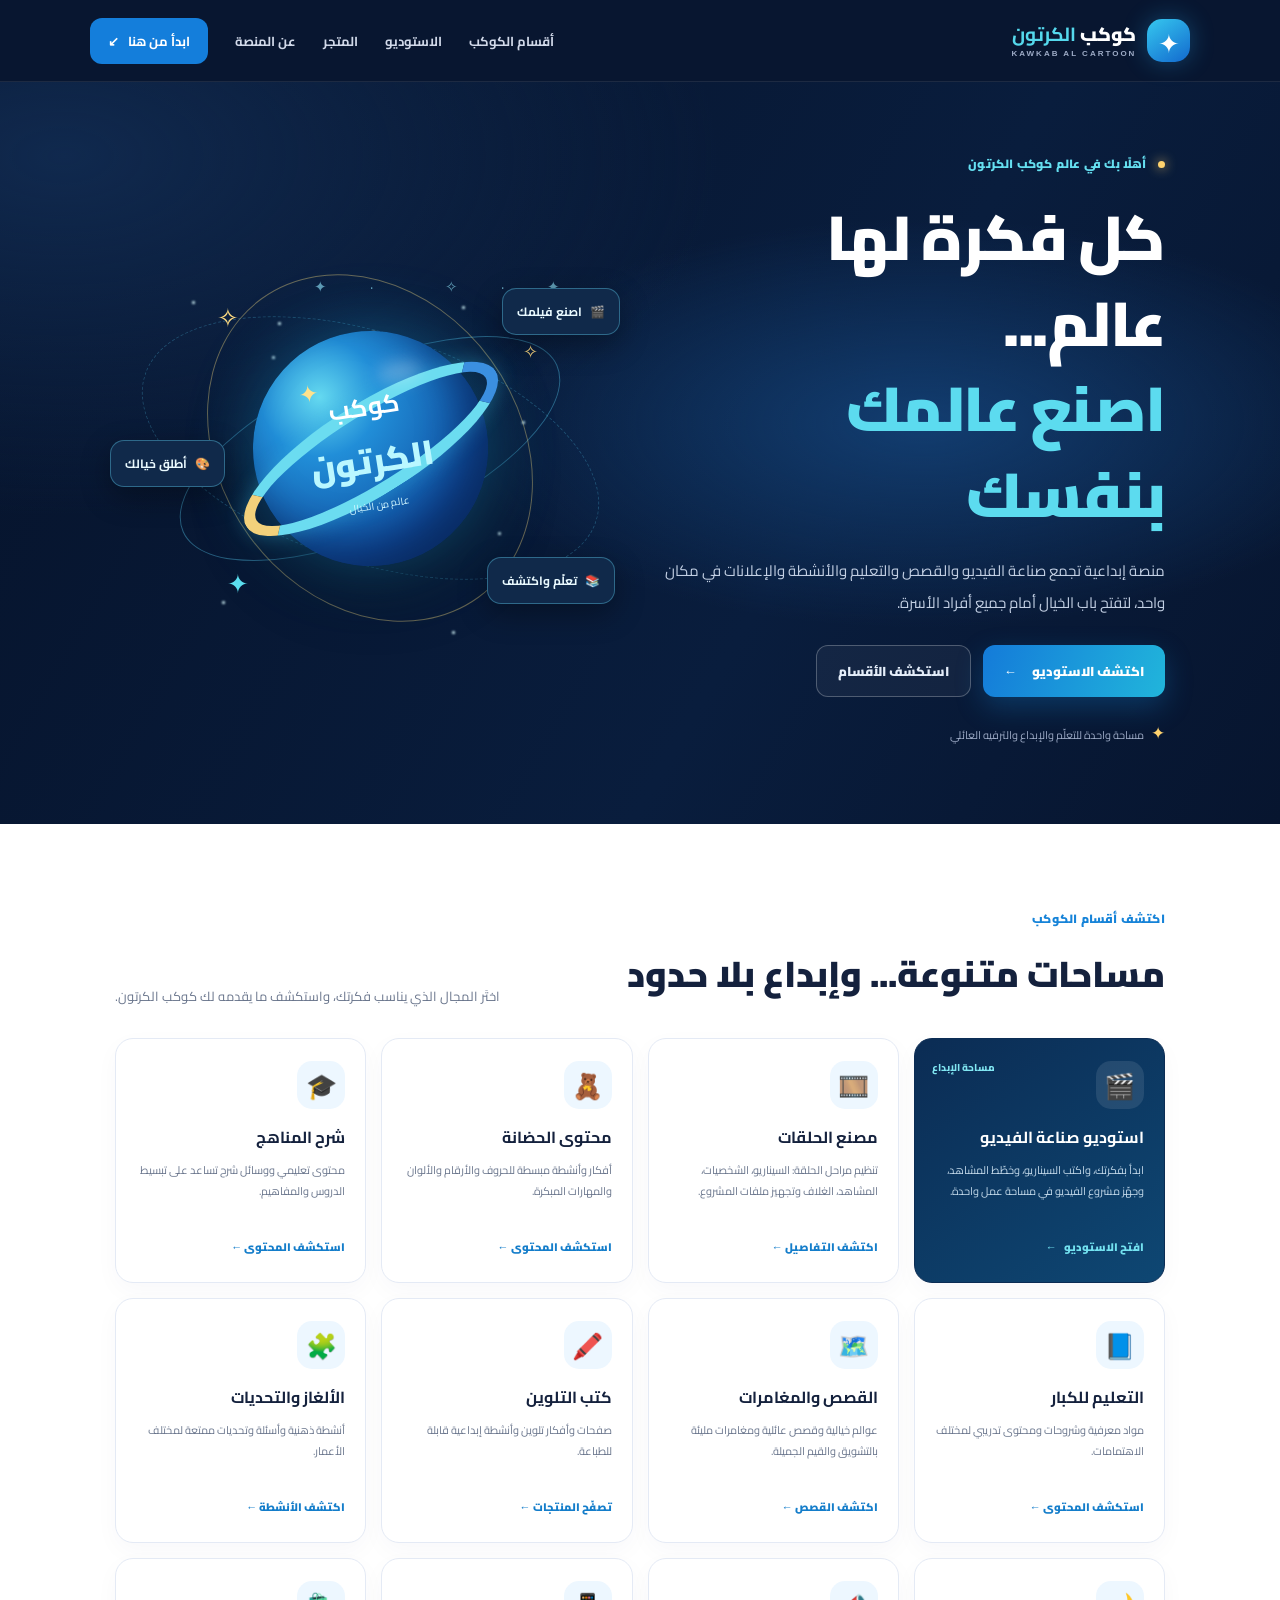
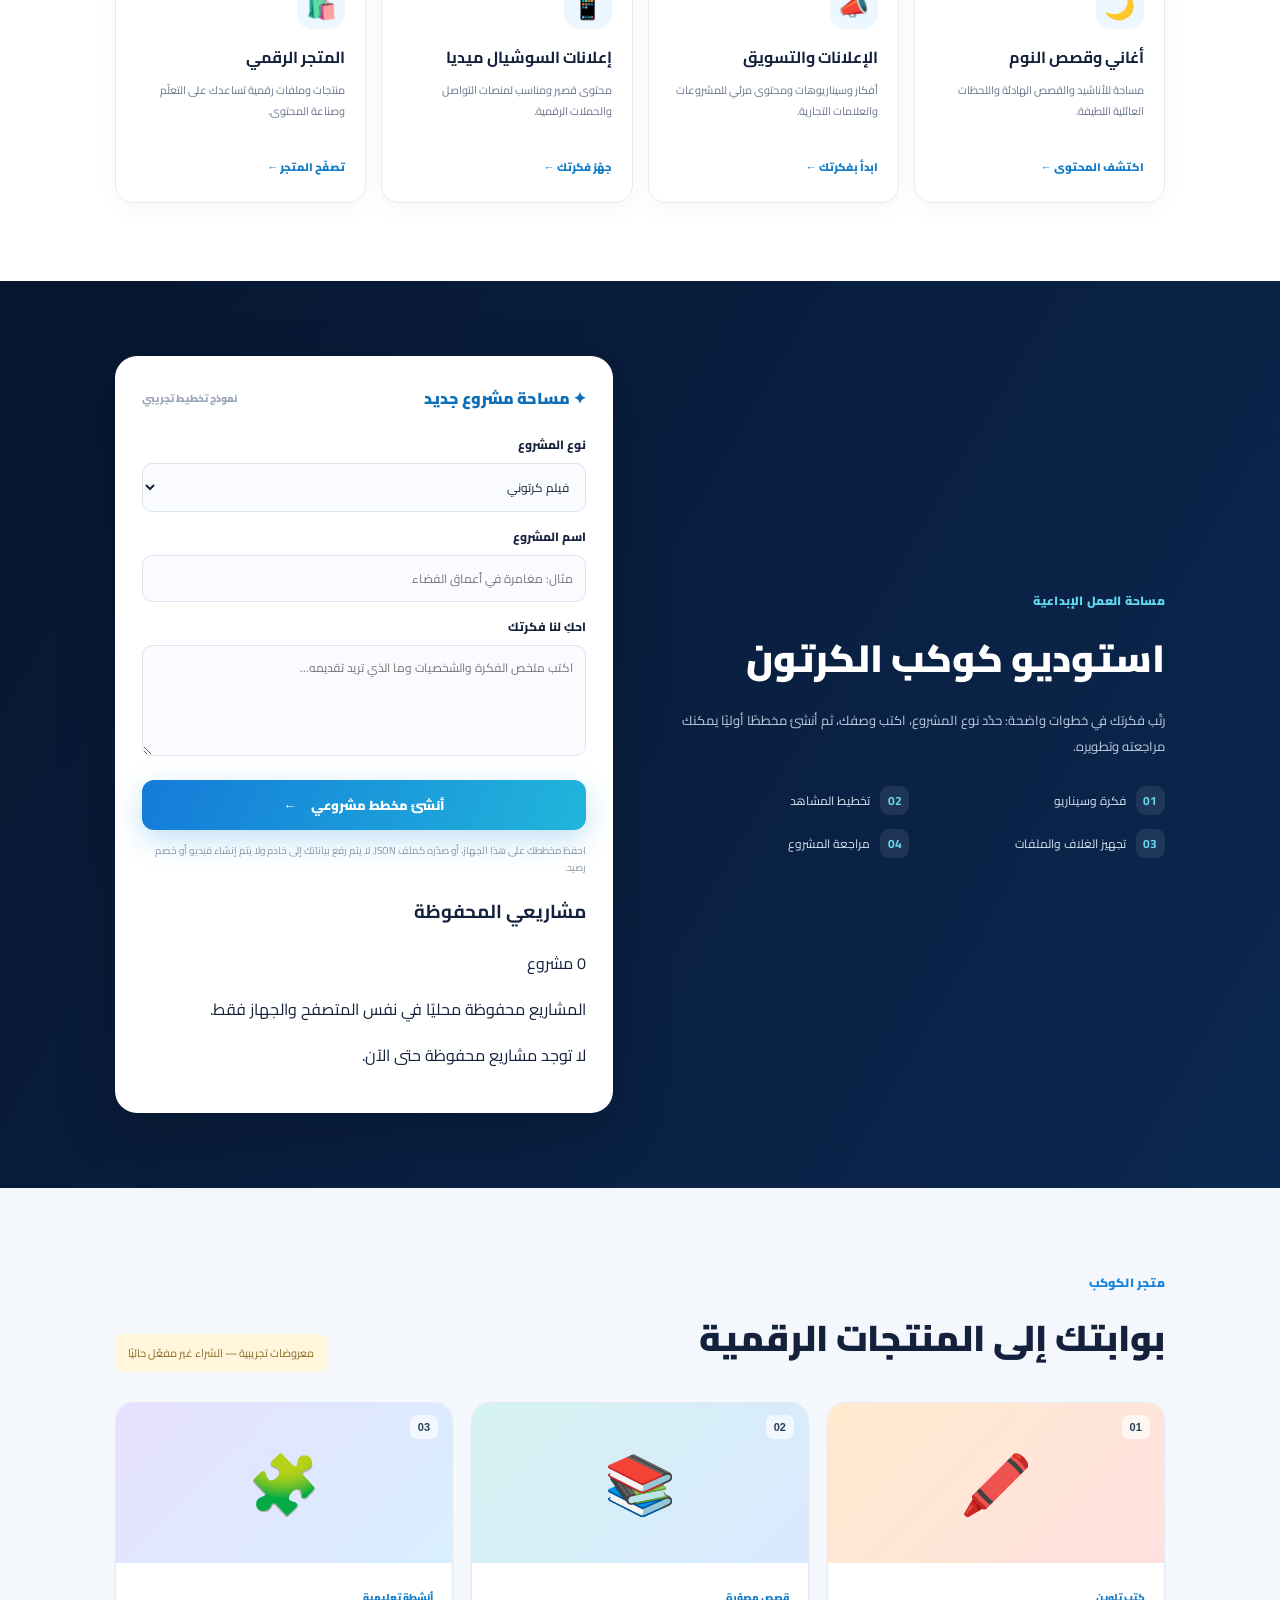
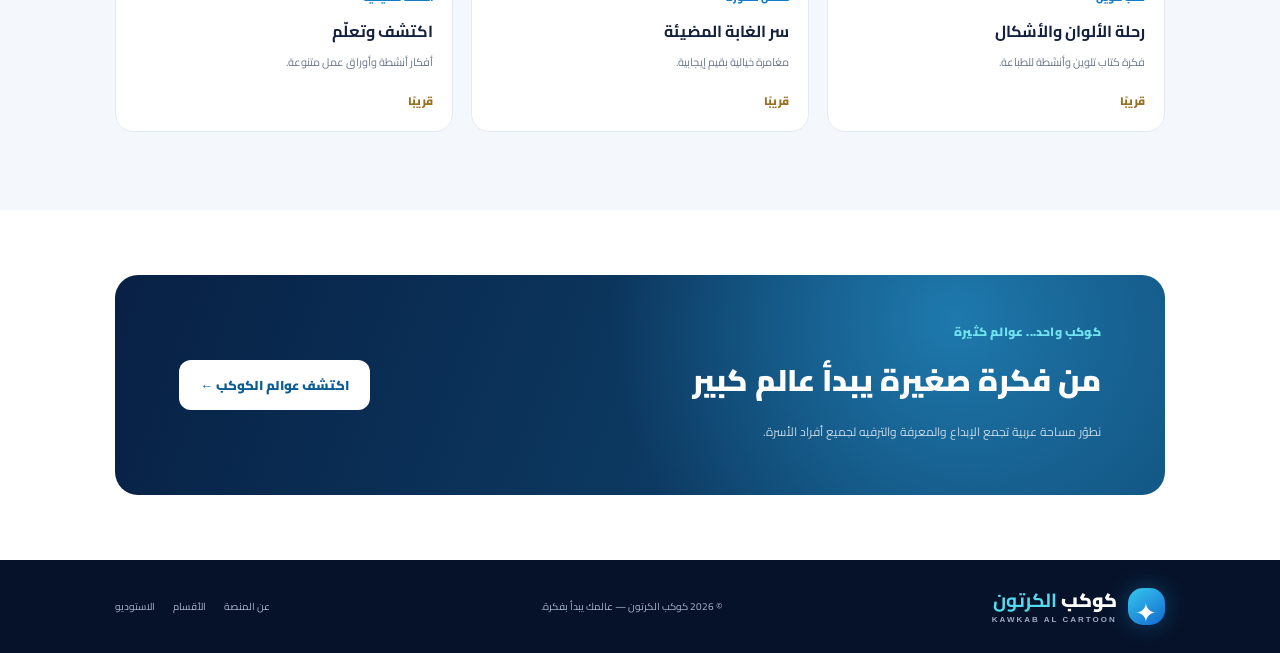
==== public/index.html @ 90eb8b5a "Sync public HTML with studio project library" ====
<!doctype html>
<html lang="ar" dir="rtl">
<head>
  <meta charset="utf-8">
  <meta name="viewport" content="width=device-width, initial-scale=1">
  <meta name="description" content="كوكب الكرتون — منصة عائلية لصناعة الفيديو والقصص والتعليم والأنشطة والإعلانات والمنتجات الرقمية.">
  <meta name="theme-color" content="#07152f">
  <title>كوكب الكرتون | عالمك يبدأ بفكرة</title>
  <link rel="preconnect" href="https://fonts.googleapis.com">
  <link rel="preconnect" href="https://fonts.gstatic.com" crossorigin>
  <link href="https://fonts.googleapis.com/css2?family=Cairo:wght@400;500;600;700;800;900&display=swap" rel="stylesheet">
  <link rel="stylesheet" href="style.css">
</head>
<body>
<header class="topbar">
  <a class="brand" href="#home" aria-label="كوكب الكرتون - الرئيسية">
    <span class="brand-mark" aria-hidden="true">✦</span>
    <span class="brand-name">كوكب <b>الكرتون</b><small>KAWKAB AL CARTOON</small></span>
  </a>
  <button class="menu-toggle" type="button" aria-label="فتح القائمة" aria-expanded="false" aria-controls="nav">☰</button>
  <nav id="nav" aria-label="القائمة الرئيسية">
    <a href="#services">أقسام الكوكب</a><a href="#studio">الاستوديو</a><a href="#market">المتجر</a><a href="#about">عن المنصة</a>
    <a class="nav-cta" href="#studio">ابدأ من هنا <span>↙</span></a>
  </nav>
</header>

<main id="home">
  <section class="hero">
    <div class="hero-copy">
      <span class="eyebrow"><i></i> أهلًا بك في عالم كوكب الكرتون</span>
      <h1>كل فكرة لها عالم...<br><em>اصنع عالمك بنفسك</em></h1>
      <p>منصة إبداعية تجمع صناعة الفيديو والقصص والتعليم والأنشطة والإعلانات في مكان واحد، لتفتح باب الخيال أمام جميع أفراد الأسرة.</p>
      <div class="hero-actions">
        <a class="btn primary" href="#studio">اكتشف الاستوديو <span>←</span></a>
        <a class="btn secondary" href="#services">استكشف الأقسام</a>
      </div>
      <div class="hero-note"><span>✦</span> مساحة واحدة للتعلّم والإبداع والترفيه العائلي</div>
    </div>
    <div class="universe" aria-label="كوكب أزرق تحيط به حلقات ونجوم">
      <div class="starfield starfield-one">✦　·　✧　　·　✦</div>
      <div class="orbit orbit-a"></div><div class="orbit orbit-b"></div><div class="orbit orbit-c"></div>
      <div class="planet"><span class="planet-shine"></span><span class="planet-star">✦</span><b>كوكب</b><strong>الكرتون</strong><small>عالم من الخيال</small></div>
      <span class="satellite sat-one">🎬 <b>اصنع فيلمك</b></span>
      <span class="satellite sat-two">📚 <b>تعلّم واكتشف</b></span>
      <span class="satellite sat-three">🎨 <b>أطلق خيالك</b></span>
      <span class="spark spark-one">✧</span><span class="spark spark-two">✦</span><span class="spark spark-three">✧</span>
    </div>
  </section>

  <section class="section services" id="services">
    <div class="section-heading">
      <div><span class="eyebrow">اكتشف أقسام الكوكب</span><h2>مساحات متنوعة... وإبداع بلا حدود</h2></div>
      <p>اختَر المجال الذي يناسب فكرتك، واستكشف ما يقدمه لك كوكب الكرتون.</p>
    </div>
    <div class="service-grid">
      <article class="service-card service-main">
        <span class="service-icon">🎬</span><span class="service-label">مساحة الإبداع</span>
        <h3>استوديو صناعة الفيديو</h3><p>ابدأ بفكرتك، واكتب السيناريو، وخطّط المشاهد، وجهّز مشروع الفيديو في مساحة عمل واحدة.</p>
        <a href="#studio">افتح الاستوديو <b>←</b></a>
      </article>
      <article class="service-card"><span class="service-icon">🎞️</span><h3>مصنع الحلقات</h3><p>تنظيم مراحل الحلقة: السيناريو، الشخصيات، المشاهد، الغلاف وتجهيز ملفات المشروع.</p><a href="#studio">اكتشف التفاصيل ←</a></article>
      <article class="service-card"><span class="service-icon">🧸</span><h3>محتوى الحضانة</h3><p>أفكار وأنشطة مبسطة للحروف والأرقام والألوان والمهارات المبكرة.</p><a href="#market">استكشف المحتوى ←</a></article>
      <article class="service-card"><span class="service-icon">🎓</span><h3>شرح المناهج</h3><p>محتوى تعليمي ووسائل شرح تساعد على تبسيط الدروس والمفاهيم.</p><a href="#market">استكشف المحتوى ←</a></article>
      <article class="service-card"><span class="service-icon">📘</span><h3>التعليم للكبار</h3><p>مواد معرفية وشروحات ومحتوى تدريبي لمختلف الاهتمامات.</p><a href="#market">استكشف المحتوى ←</a></article>
      <article class="service-card"><span class="service-icon">🗺️</span><h3>القصص والمغامرات</h3><p>عوالم خيالية وقصص عائلية ومغامرات مليئة بالتشويق والقيم الجميلة.</p><a href="#market">اكتشف القصص ←</a></article>
      <article class="service-card"><span class="service-icon">🖍️</span><h3>كتب التلوين</h3><p>صفحات وأفكار تلوين وأنشطة إبداعية قابلة للطباعة.</p><a href="#market">تصفّح المنتجات ←</a></article>
      <article class="service-card"><span class="service-icon">🧩</span><h3>الألغاز والتحديات</h3><p>أنشطة ذهنية وأسئلة وتحديات ممتعة لمختلف الأعمار.</p><a href="#market">اكتشف الأنشطة ←</a></article>
      <article class="service-card"><span class="service-icon">🌙</span><h3>أغاني وقصص النوم</h3><p>مساحة للأناشيد والقصص الهادئة واللحظات العائلية اللطيفة.</p><a href="#market">اكتشف المحتوى ←</a></article>
      <article class="service-card"><span class="service-icon">📣</span><h3>الإعلانات والتسويق</h3><p>أفكار وسيناريوهات ومحتوى مرئي للمشروعات والعلامات التجارية.</p><a href="#studio">ابدأ بفكرتك ←</a></article>
      <article class="service-card"><span class="service-icon">📱</span><h3>إعلانات السوشيال ميديا</h3><p>محتوى قصير ومناسب لمنصات التواصل والحملات الرقمية.</p><a href="#studio">جهّز فكرتك ←</a></article>
      <article class="service-card"><span class="service-icon">🛍️</span><h3>المتجر الرقمي</h3><p>منتجات وملفات رقمية تساعدك على التعلّم وصناعة المحتوى.</p><a href="#market">تصفّح المتجر ←</a></article>
    </div>
  </section>

  <section class="studio-section" id="studio">
    <div class="studio-copy">
      <span class="eyebrow">مساحة العمل الإبداعية</span>
      <h2>استوديو كوكب الكرتون</h2>
      <p>رتّب فكرتك في خطوات واضحة: حدّد نوع المشروع، اكتب وصفك، ثم أنشئ مخططًا أوليًا يمكنك مراجعته وتطويره.</p>
      <ul class="studio-steps"><li><b>01</b> فكرة وسيناريو</li><li><b>02</b> تخطيط المشاهد</li><li><b>03</b> تجهيز الغلاف والملفات</li><li><b>04</b> مراجعة المشروع</li></ul>
    </div>
    <form class="studio-form" id="idea-form">
      <div class="form-head"><span>✦ مساحة مشروع جديد</span><small>نموذج تخطيط تجريبي</small></div>
      <label for="project-type">نوع المشروع</label>
      <select id="project-type" required>
        <option value="فيلم كرتوني">فيلم كرتوني</option><option value="حلقة مسلسل">حلقة مسلسل</option><option value="فيديو تعليمي">فيديو تعليمي</option><option value="إعلان تسويقي">إعلان تسويقي</option><option value="قصة مصورة">قصة مصورة</option>
      </select>
      <label for="project-name">اسم المشروع</label>
      <input id="project-name" type="text" placeholder="مثال: مغامرة في أعماق الفضاء" maxlength="80" required>
      <label for="project-idea">احكِ لنا فكرتك</label>
      <textarea id="project-idea" rows="4" maxlength="600" placeholder="اكتب ملخص الفكرة والشخصيات وما الذي تريد تقديمه..." required></textarea>
      <button class="btn primary submit-btn" type="submit">أنشئ مخطط مشروعي <span>←</span></button>
      <p class="form-note">احفظ مخططك على هذا الجهاز، أو صدّره كملف JSON. لا يتم رفع بياناتك إلى خادم ولا يتم إنشاء فيديو أو خصم رصيد.</p>
      <div class="idea-result" id="idea-result" aria-live="polite" hidden></div>
      <section class="saved-projects" aria-labelledby="saved-projects-title">
        <div class="saved-projects-head"><h3 id="saved-projects-title">مشاريعي المحفوظة</h3><span id="project-count">0 مشروع</span></div>
        <p class="saved-projects-note">المشاريع محفوظة محليًا في نفس المتصفح والجهاز فقط.</p>
        <div id="saved-project-list" class="saved-project-list" aria-live="polite"><p class="empty-projects">لا توجد مشاريع محفوظة حتى الآن.</p></div>
      </section>
    </form>
  </section>

  <section class="section market" id="market">
    <div class="section-heading"><div><span class="eyebrow">متجر الكوكب</span><h2>بوابتك إلى المنتجات الرقمية</h2></div><span class="status-note">معروضات تجريبية — الشراء غير مفعّل حاليًا</span></div>
    <div class="product-grid">
      <article class="product-card"><div class="product-art art-color">🖍️<span>01</span></div><div class="product-info"><small>كتب تلوين</small><h3>رحلة الألوان والأشكال</h3><p>فكرة كتاب تلوين وأنشطة للطباعة.</p><span class="product-status">قريبًا</span></div></article>
      <article class="product-card"><div class="product-art art-story">📚<span>02</span></div><div class="product-info"><small>قصص مصوّرة</small><h3>سر الغابة المضيئة</h3><p>مغامرة خيالية بقيم إيجابية.</p><span class="product-status">قريبًا</span></div></article>
      <article class="product-card"><div class="product-art art-learn">🧩<span>03</span></div><div class="product-info"><small>أنشطة تعليمية</small><h3>اكتشف وتعلّم</h3><p>أفكار أنشطة وأوراق عمل متنوعة.</p><span class="product-status">قريبًا</span></div></article>
    </div>
  </section>

  <section class="about-banner" id="about">
    <div><span class="eyebrow">كوكب واحد... عوالم كثيرة</span><h2>من فكرة صغيرة يبدأ عالم كبير</h2><p>نطوّر مساحة عربية تجمع الإبداع والمعرفة والترفيه لجميع أفراد الأسرة.</p></div>
    <a class="btn banner-btn" href="#services">اكتشف عوالم الكوكب ←</a>
  </section>
</main>

<footer>
  <a class="brand footer-brand" href="#home"><span class="brand-mark">✦</span><span class="brand-name">كوكب <b>الكرتون</b><small>KAWKAB AL CARTOON</small></span></a>
  <p>© 2026 كوكب الكرتون — عالمك يبدأ بفكرة.</p>
  <div><a href="#about">عن المنصة</a><a href="#services">الأقسام</a><a href="#studio">الاستوديو</a></div>
</footer>
<script src="app.js"></script>
</body>
</html>
---- public/style.css ----
:root{--night:#07152f;--night-2:#0b2044;--blue:#1689e8;--cyan:#43d6e8;--gold:#ffd36e;--ink:#14213d;--muted:#69758c;--paper:#f5f8ff;--line:#e4eaf5}
*{box-sizing:border-box}html{scroll-behavior:smooth;scroll-padding-top:90px}body{margin:0;background:#fff;color:var(--ink);font-family:'Cairo',Tahoma,sans-serif}a{color:inherit;text-decoration:none}button,input,textarea,select{font:inherit}.topbar{height:82px;display:flex;align-items:center;justify-content:space-between;padding:0 7%;background:#081630;color:#fff;border-bottom:1px solid #ffffff16;position:sticky;top:0;z-index:20}.brand{display:flex;align-items:center;gap:11px}.brand-mark{width:43px;height:43px;border-radius:15px;display:grid;place-items:center;background:linear-gradient(145deg,#36c8ef,#1269ce);color:#fff;font-size:26px;box-shadow:0 0 25px #26a8ed55}.brand-name{font-size:19px;font-weight:900;line-height:1.25}.brand-name b{color:#55d9ed}.brand-name small{display:block;font:700 8px Arial;letter-spacing:2px;color:#9eacc7;margin-top:3px}nav{display:flex;align-items:center;gap:27px;font-size:13px;font-weight:700}nav a:not(.nav-cta){color:#d1d9e9}nav a:hover{color:#55d9ed}.nav-cta{padding:11px 18px;border-radius:12px;background:#147edb;color:white}.nav-cta span{margin-right:6px}.menu-toggle{display:none;background:none;border:0;color:white;font-size:25px}
.hero{min-height:570px;padding:65px 9% 75px;display:grid;grid-template-columns:1fr 1fr;align-items:center;gap:30px;overflow:hidden;background:radial-gradient(ellipse at 72% 46%,#123d70 0,transparent 36%),radial-gradient(ellipse at 5% 10%,#10294e 0,transparent 38%),linear-gradient(120deg,#06132b,#091d3d 62%,#07152f);color:#fff}.eyebrow{font-size:12px;color:#1683d8;font-weight:900;letter-spacing:.2px}.hero .eyebrow{color:#65dff0}.eyebrow i{display:inline-block;width:7px;height:7px;border-radius:50%;background:var(--gold);margin-left:8px;box-shadow:0 0 12px var(--gold)}.hero h1{font-size:clamp(38px,5vw,62px);line-height:1.38;margin:18px 0;font-weight:900;letter-spacing:-1.5px}.hero h1 em{font-style:normal;color:#5cdbef}.hero-copy>p{max-width:550px;color:#c2cfe3;font-size:15px;line-height:2.1}.hero-actions{display:flex;gap:12px;margin:27px 0 20px}.btn{border:0;display:inline-flex;align-items:center;justify-content:center;gap:15px;padding:13px 21px;border-radius:12px;font-size:13px;font-weight:900;cursor:pointer;transition:.2s}.btn:hover{transform:translateY(-2px)}.primary{background:linear-gradient(110deg,#147bd9,#21b5db);color:#fff;box-shadow:0 10px 28px #168fe044}.secondary{border:1px solid #ffffff40;color:#e4edf9;background:#ffffff0c}.hero-note{font-size:11px;color:#9eacc7}.hero-note span{color:var(--gold);font-size:17px;margin-left:5px}
.universe{height:420px;position:relative;display:grid;place-items:center;isolation:isolate}.universe:before,.universe:after{content:"";position:absolute;border-radius:50%;background:#d8faff;filter:blur(1px);width:3px;height:3px;top:15%;left:15%;box-shadow:80px 55px #d8faff,270px 5px #d8faff,330px 120px #d8faff,30px 300px #d8faff,260px 330px #d8faff,180px 30px #d8faff}.universe:after{top:70%;left:75%;box-shadow:-220px -210px #d8faff,-300px -80px #d8faff,-100px 20px #d8faff}.starfield{position:absolute;color:#8cdff5;opacity:.65;font-size:15px;letter-spacing:14px}.starfield-one{top:8%;right:10%}.orbit{position:absolute;border:1px solid #56c8ed66;border-radius:50%;z-index:-1}.orbit-a{width:410px;height:165px;transform:rotate(-24deg)}.orbit-b{width:370px;height:300px;transform:rotate(54deg);border-color:#f1d47c66}.orbit-c{width:475px;height:230px;transform:rotate(18deg);border-style:dashed;opacity:.65}.planet{width:235px;height:235px;border-radius:50%;display:flex;flex-direction:column;align-items:center;justify-content:center;position:relative;z-index:2;background:radial-gradient(circle at 32% 25%,#64d9f0 0,#218ed8 25%,#1051a4 68%,#092e68 100%);box-shadow:inset -20px -25px 40px #061d4b99,0 0 65px #1b9bdb77,0 20px 60px #0008;color:#fff;transform:rotate(-9deg)}.planet:before{content:"";position:absolute;width:270px;height:68px;border:12px solid #6bdcf0;border-left-color:#f3d17b;border-right-color:#3b8fe0;border-radius:50%;transform:rotate(-23deg);z-index:-1;box-shadow:0 0 20px #3dc4e855}.planet-shine{position:absolute;top:36px;right:55px;width:45px;height:20px;border-radius:50%;background:#ffffff44;filter:blur(8px)}.planet-star{position:absolute;top:32px;left:55px;color:#ffe28c;font-size:24px}.planet b{font-size:25px}.planet strong{font-size:34px;font-weight:900;color:#baf7ff}.planet small{font-size:10px;color:#d2f7ff;margin-top:4px}.satellite{position:absolute;z-index:4;background:#10294a;border:1px solid #5ac8e966;color:#eafaff;border-radius:14px;padding:11px 14px;box-shadow:0 10px 30px #0005;font-size:12px;display:flex;gap:8px;align-items:center}.sat-one{top:12%;right:1%}.sat-two{bottom:13%;right:2%}.sat-three{top:48%;left:-1%}.spark{position:absolute;color:#ffdc81;font-size:26px}.spark-one{top:13%;left:20%}.spark-two{bottom:12%;left:22%;color:#5de0f0}.spark-three{top:23%;right:17%;font-size:18px}
.section{padding:78px 9%}.section-heading{display:flex;align-items:end;justify-content:space-between;gap:25px;margin-bottom:30px}.section-heading h2,.studio-copy h2,.about-banner h2{font-size:clamp(25px,3vw,36px);font-weight:900;margin:8px 0 0}.section-heading>p{max-width:390px;margin:0;color:var(--muted);font-size:13px;line-height:1.9}.service-grid{display:grid;grid-template-columns:repeat(4,1fr);gap:15px}.service-card{position:relative;min-height:220px;padding:22px 20px;background:#fff;border:1px solid var(--line);border-radius:18px;box-shadow:0 8px 25px #0b285008;transition:.22s}.service-card:hover,.product-card:hover{transform:translateY(-4px);box-shadow:0 15px 35px #0b285018;border-color:#b9dff5}.service-icon{width:48px;height:48px;border-radius:15px;background:#edf7ff;display:grid;place-items:center;font-size:25px;margin-bottom:13px}.service-card h3{font-size:16px;margin:0 0 8px}.service-card p{min-height:58px;color:var(--muted);font-size:11px;line-height:1.9;margin:0 0 12px}.service-card>a{font-size:11px;color:#147dca;font-weight:900}.service-card>a b{margin-right:5px}.service-main{background:linear-gradient(145deg,#0b2c54,#0e4773);color:#fff;border-color:#0b2c54}.service-main .service-icon{background:#ffffff19}.service-main .service-label{position:absolute;left:17px;top:19px;color:#81e7f2;font-size:10px;font-weight:800}.service-main p{color:#c3d9ea}.service-main>a{color:#73e2f0}
.studio-section{padding:75px 9%;display:grid;grid-template-columns:1fr 1fr;gap:55px;align-items:center;background:linear-gradient(120deg,#071630,#0b2850);color:#fff}.studio-copy .eyebrow{color:#60d7ec}.studio-copy h2{font-size:38px}.studio-copy>p{color:#bfcee1;line-height:2;font-size:13px;max-width:490px}.studio-steps{list-style:none;padding:0;margin:27px 0;display:grid;grid-template-columns:1fr 1fr;gap:14px}.studio-steps li{font-size:12px;color:#d7e5f4}.studio-steps b{display:inline-grid;place-items:center;width:29px;height:29px;border-radius:9px;background:#ffffff16;color:#65d9ed;margin-left:7px}.studio-form{background:#fff;color:var(--ink);padding:27px;border-radius:22px;box-shadow:0 20px 60px #0003}.form-head{display:flex;align-items:center;justify-content:space-between;margin-bottom:20px;font-weight:900}.form-head span{color:#0d6eb8}.form-head small{font-size:10px;color:#9aa5b6}.studio-form label{display:block;font-size:12px;font-weight:800;margin:13px 0 7px}.studio-form input,.studio-form textarea,.studio-form select{width:100%;border:1px solid #dce5f0;border-radius:10px;padding:11px 12px;background:#f9fbfe;color:#17243c;font-size:12px;outline:none}.studio-form input:focus,.studio-form textarea:focus,.studio-form select:focus{border-color:#1d9cdb;box-shadow:0 0 0 3px #1d9cdb18}.studio-form textarea{resize:vertical;line-height:1.8}.submit-btn{width:100%;margin-top:15px}.form-note{font-size:10px;color:#8793a6;line-height:1.7;margin:12px 0 0}.idea-result{margin-top:17px;padding:15px;border-radius:12px;background:#eef8ff;border:1px solid #cceafa;font-size:12px;line-height:1.9;color:#17466b}.idea-result h3{font-size:14px;margin:0 0 8px}.idea-result ul{padding-right:18px;margin:6px 0}
.market{background:#f4f7fc}.status-note{font-size:11px;color:#8b6b26;background:#fff6dc;padding:9px 13px;border-radius:9px}.product-grid{display:grid;grid-template-columns:repeat(3,1fr);gap:18px}.product-card{background:#fff;border:1px solid var(--line);border-radius:18px;overflow:hidden;transition:.2s}.product-art{height:160px;display:grid;place-items:center;position:relative;font-size:58px}.product-art span{position:absolute;top:12px;right:14px;font:800 11px Arial;color:#28405c;background:#ffffffaa;padding:6px 8px;border-radius:7px}.art-color{background:linear-gradient(135deg,#ffebce,#ffe0df)}.art-story{background:linear-gradient(135deg,#d5f2f1,#d9e9ff)}.art-learn{background:linear-gradient(135deg,#e7e0ff,#d8efff)}.product-info{padding:17px 19px}.product-info small{font-size:10px;color:#147dca;font-weight:900}.product-info h3{font-size:16px;margin:6px 0}.product-info p{font-size:11px;color:var(--muted);margin:0 0 12px}.product-status{font-size:11px;font-weight:900;color:#9a7022}
.about-banner{margin:65px 9%;padding:40px 5%;border-radius:23px;background:radial-gradient(circle at 80% 20%,#1e79ad,transparent 40%),linear-gradient(110deg,#082044,#104f7b);color:#fff;display:flex;align-items:center;justify-content:space-between;gap:25px}.about-banner .eyebrow{color:#71e3f0}.about-banner h2{margin:7px 0;font-size:30px}.about-banner p{color:#c5d9e9;font-size:12px}.banner-btn{background:#fff;color:#0c5d94;white-space:nowrap}
footer{padding:27px 9%;display:flex;align-items:center;justify-content:space-between;gap:20px;background:#061229;color:#fff}.footer-brand .brand-mark{width:37px;height:37px}footer p,footer div{font-size:10px;color:#aab8cd}footer div{display:flex;gap:18px}footer a:hover{color:#5ed9ed}
@media(max-width:1000px){.service-grid{grid-template-columns:repeat(3,1fr)}.hero{padding-left:6%;padding-right:6%}.section,.studio-section{padding-left:6%;padding-right:6%}.universe{transform:scale(.92)}}
@media(max-width:760px){.topbar{height:72px;padding:0 5%}.menu-toggle{display:block}nav{display:none;position:absolute;top:72px;right:0;left:0;background:#091a36;padding:20px 6%;flex-direction:column;align-items:stretch;gap:17px;border-bottom:1px solid #ffffff20}nav.open{display:flex}nav a{padding:5px}.hero{grid-template-columns:1fr;padding:42px 7% 48px;gap:5px}.hero-copy{grid-row:2}.universe{height:320px;transform:scale(.85);margin:-10px 0}.hero h1{font-size:43px}.section,.studio-section{padding:55px 6%}.section-heading{display:block}.section-heading>p{margin-top:10px}.service-grid{grid-template-columns:repeat(2,1fr)}.studio-section{grid-template-columns:1fr;gap:25px}.studio-copy h2{font-size:32px}.about-banner{margin:38px 6%;display:block}.banner-btn{margin-top:12px}footer{padding:25px 6%;flex-wrap:wrap}}
@media(max-width:500px){.brand-name{font-size:17px}.hero h1{font-size:37px}.hero-copy>p{font-size:13px}.hero-actions{flex-wrap:wrap}.universe{height:270px;transform:scale(.72);margin:-25px -35px}.service-grid,.product-grid{grid-template-columns:1fr}.service-card{min-height:auto}.service-card p{min-height:0}.studio-steps{grid-template-columns:1fr}.studio-form{padding:20px}.form-head{align-items:flex-start;gap:8px;flex-direction:column}.about-banner h2{font-size:25px}footer{display:block}footer p{margin:17px 0}footer div{margin-top:15px}}
@media(prefers-reduced-motion:reduce){html{scroll-behavior:auto}*,*:before,*:after{transition:none!important;animation:none!important}}
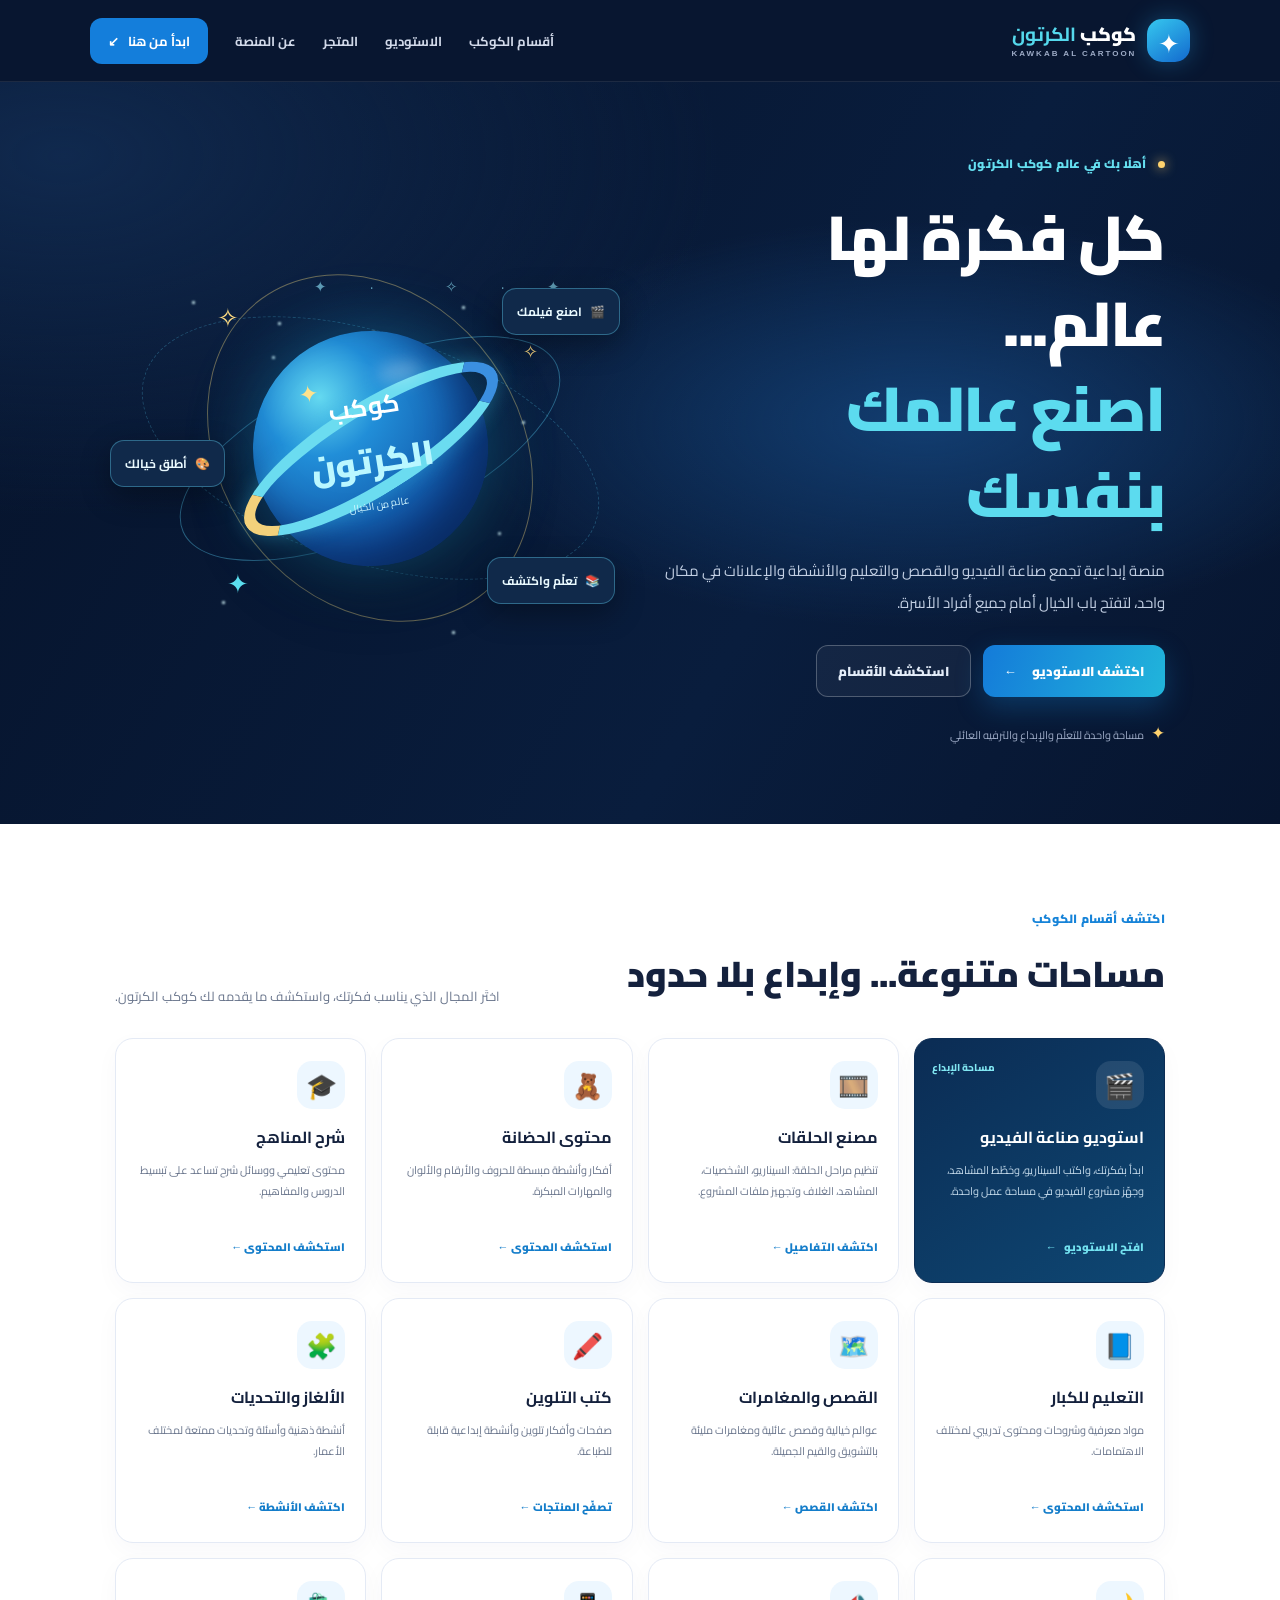
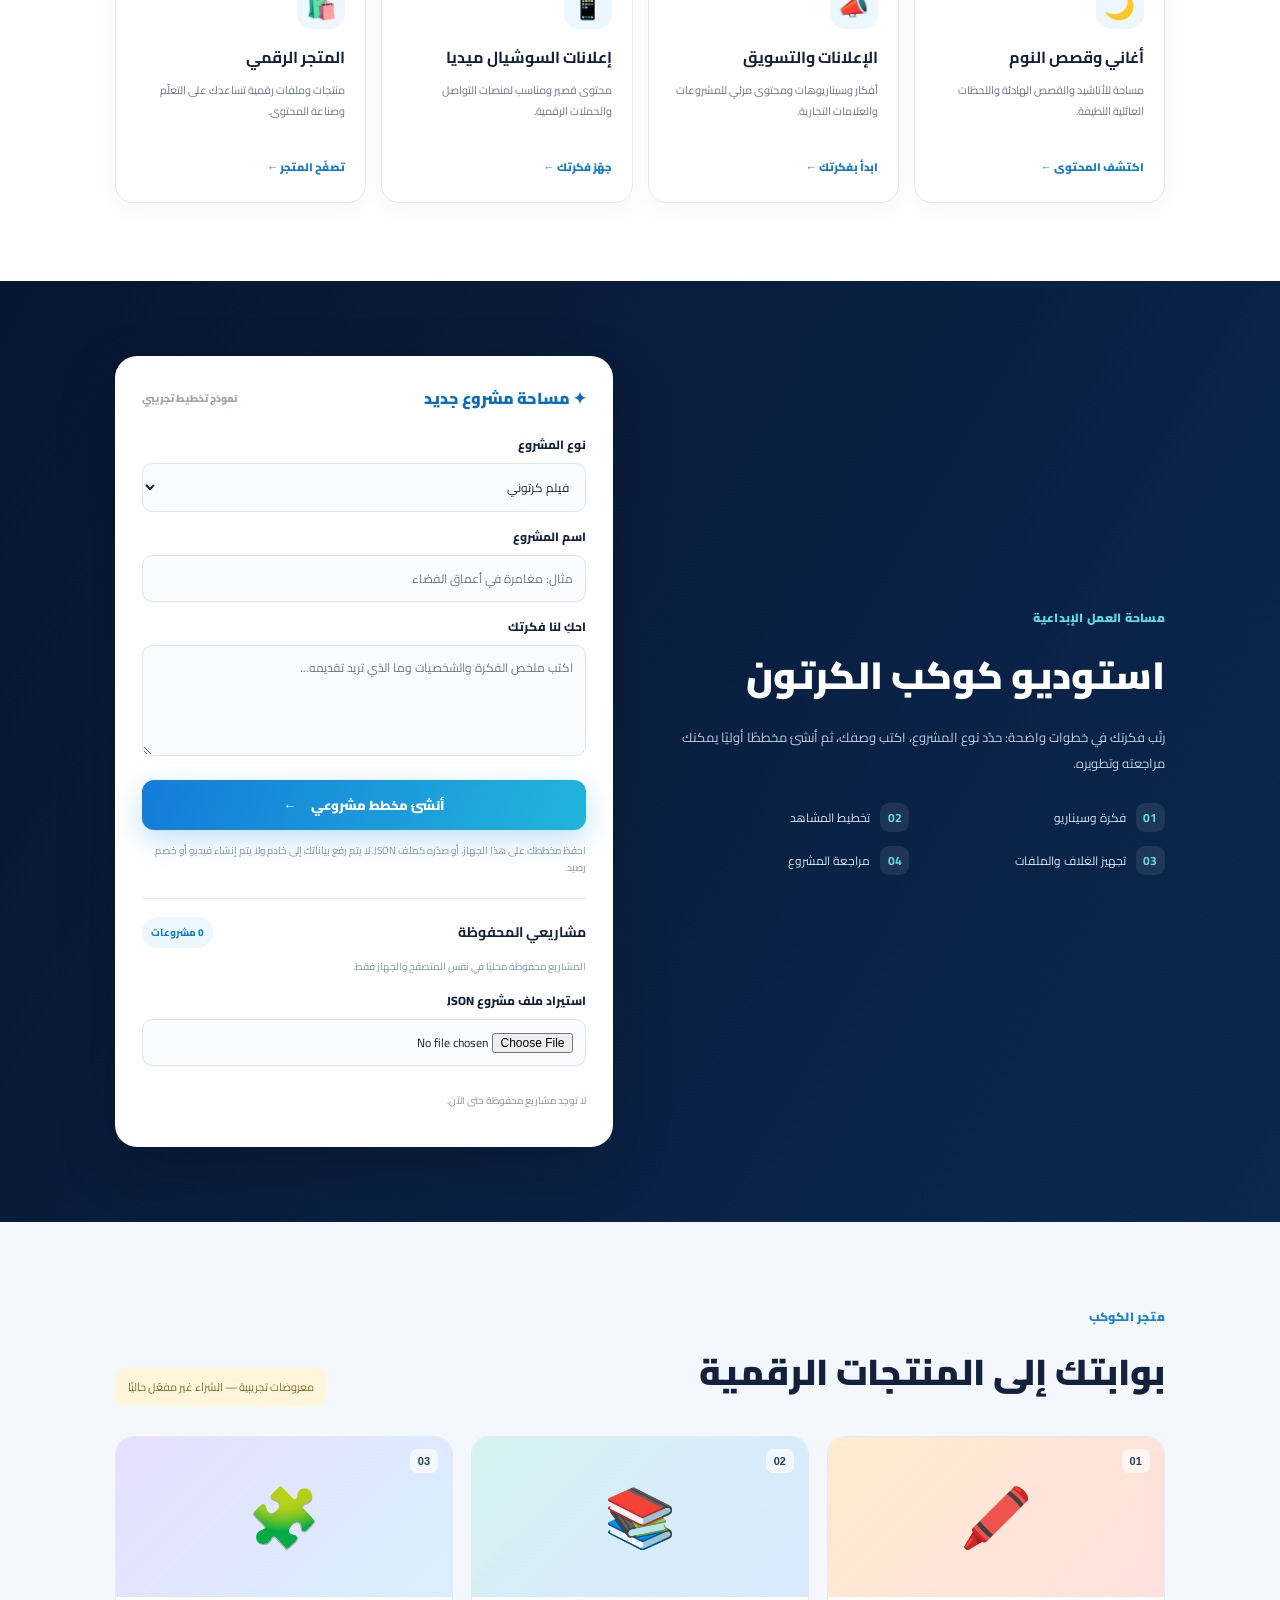
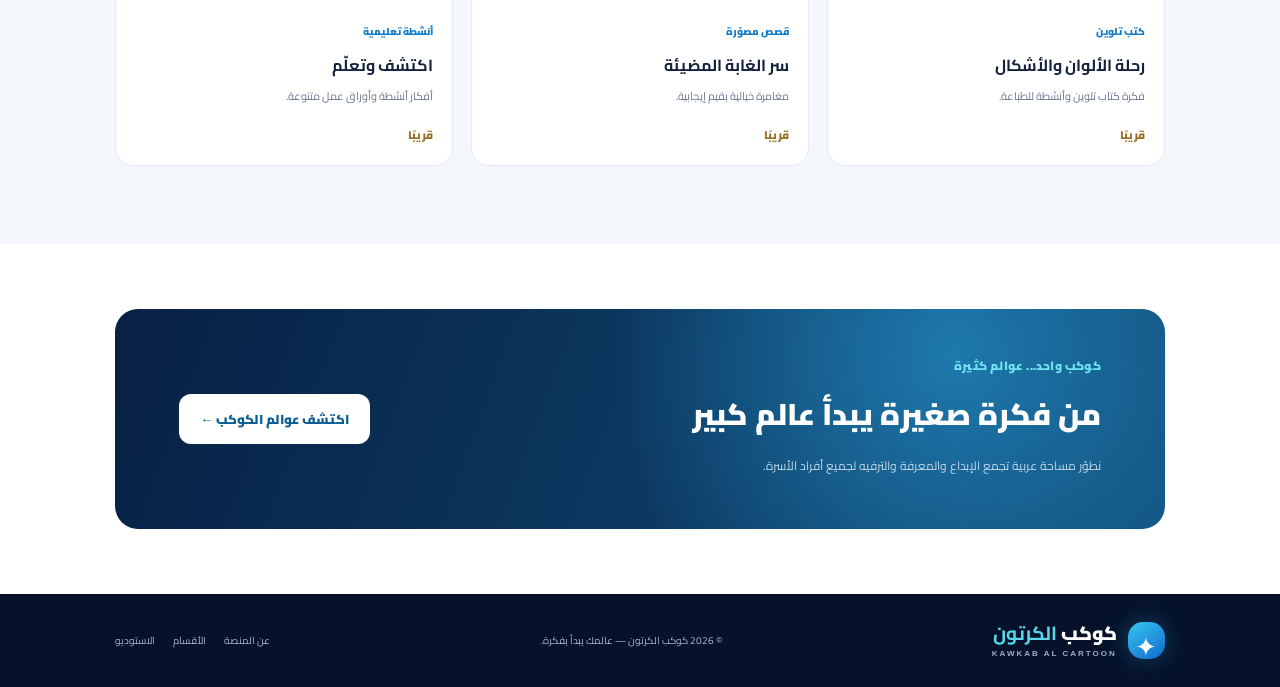
==== commit 79245fc6: "Sync public HTML project import controls" ====
--- a/public/index.html
+++ b/public/index.html
@@ -95,6 +95,11 @@
       <section class="saved-projects" aria-labelledby="saved-projects-title">
         <div class="saved-projects-head"><h3 id="saved-projects-title">مشاريعي المحفوظة</h3><span id="project-count">0 مشروع</span></div>
         <p class="saved-projects-note">المشاريع محفوظة محليًا في نفس المتصفح والجهاز فقط.</p>
+        <div class="project-tools">
+          <label class="import-project-label" for="project-import">استيراد ملف مشروع JSON</label>
+          <input id="project-import" class="project-import-input" type="file" accept=".json,application/json">
+        </div>
+        <p class="project-feedback" id="project-feedback" role="status" aria-live="polite"></p>
         <div id="saved-project-list" class="saved-project-list" aria-live="polite"><p class="empty-projects">لا توجد مشاريع محفوظة حتى الآن.</p></div>
       </section>
     </form>
--- a/public/style.css
+++ b/public/style.css
@@ -10,4 +10,21 @@
 @media(max-width:1000px){.service-grid{grid-template-columns:repeat(3,1fr)}.hero{padding-left:6%;padding-right:6%}.section,.studio-section{padding-left:6%;padding-right:6%}.universe{transform:scale(.92)}}
 @media(max-width:760px){.topbar{height:72px;padding:0 5%}.menu-toggle{display:block}nav{display:none;position:absolute;top:72px;right:0;left:0;background:#091a36;padding:20px 6%;flex-direction:column;align-items:stretch;gap:17px;border-bottom:1px solid #ffffff20}nav.open{display:flex}nav a{padding:5px}.hero{grid-template-columns:1fr;padding:42px 7% 48px;gap:5px}.hero-copy{grid-row:2}.universe{height:320px;transform:scale(.85);margin:-10px 0}.hero h1{font-size:43px}.section,.studio-section{padding:55px 6%}.section-heading{display:block}.section-heading>p{margin-top:10px}.service-grid{grid-template-columns:repeat(2,1fr)}.studio-section{grid-template-columns:1fr;gap:25px}.studio-copy h2{font-size:32px}.about-banner{margin:38px 6%;display:block}.banner-btn{margin-top:12px}footer{padding:25px 6%;flex-wrap:wrap}}
 @media(max-width:500px){.brand-name{font-size:17px}.hero h1{font-size:37px}.hero-copy>p{font-size:13px}.hero-actions{flex-wrap:wrap}.universe{height:270px;transform:scale(.72);margin:-25px -35px}.service-grid,.product-grid{grid-template-columns:1fr}.service-card{min-height:auto}.service-card p{min-height:0}.studio-steps{grid-template-columns:1fr}.studio-form{padding:20px}.form-head{align-items:flex-start;gap:8px;flex-direction:column}.about-banner h2{font-size:25px}footer{display:block}footer p{margin:17px 0}footer div{margin-top:15px}}
-@media(prefers-reduced-motion:reduce){html{scroll-behavior:auto}*,*:before,*:after{transition:none!important;animation:none!important}}+@media(prefers-reduced-motion:reduce){html{scroll-behavior:auto}*,*:before,*:after{transition:none!important;animation:none!important}}
+
+/* Local-first project workspace */
+.saved-projects{margin-top:22px;padding-top:18px;border-top:1px solid #e5edf6}
+.saved-projects-head{display:flex;align-items:center;justify-content:space-between;gap:12px}
+.saved-projects-head h3{font-size:14px;margin:0;color:#14213d}
+.saved-projects-head span{font-size:10px;color:#147dca;font-weight:800;background:#edf7ff;padding:6px 9px;border-radius:20px}
+.saved-projects-note,.empty-projects{font-size:10px;color:#8491a5;line-height:1.8}
+.saved-project-list{display:grid;gap:9px}
+.saved-project-card{display:flex;align-items:center;justify-content:space-between;gap:12px;padding:12px;border:1px solid #e3ebf5;border-radius:12px;background:#fbfdff}
+.saved-project-details{display:grid;gap:4px;min-width:0}
+.saved-project-details strong{font-size:12px;color:#183653;overflow-wrap:anywhere}
+.saved-project-details span{font-size:10px;color:#8290a4}
+.saved-project-actions{display:flex;gap:6px;flex-shrink:0}
+.mini-action{border:1px solid #cfe4f5;background:#eef8ff;color:#116da8;border-radius:8px;padding:6px 9px;font-size:10px;font-weight:800;cursor:pointer}
+.mini-action.danger{border-color:#f0d7d7;background:#fff5f5;color:#a33d3d}
+.mini-action:focus-visible{outline:3px solid #59bce9;outline-offset:2px}
+@media(max-width:420px){.saved-project-card{align-items:flex-start;flex-direction:column}.saved-project-actions{width:100%}.mini-action{flex:1}}
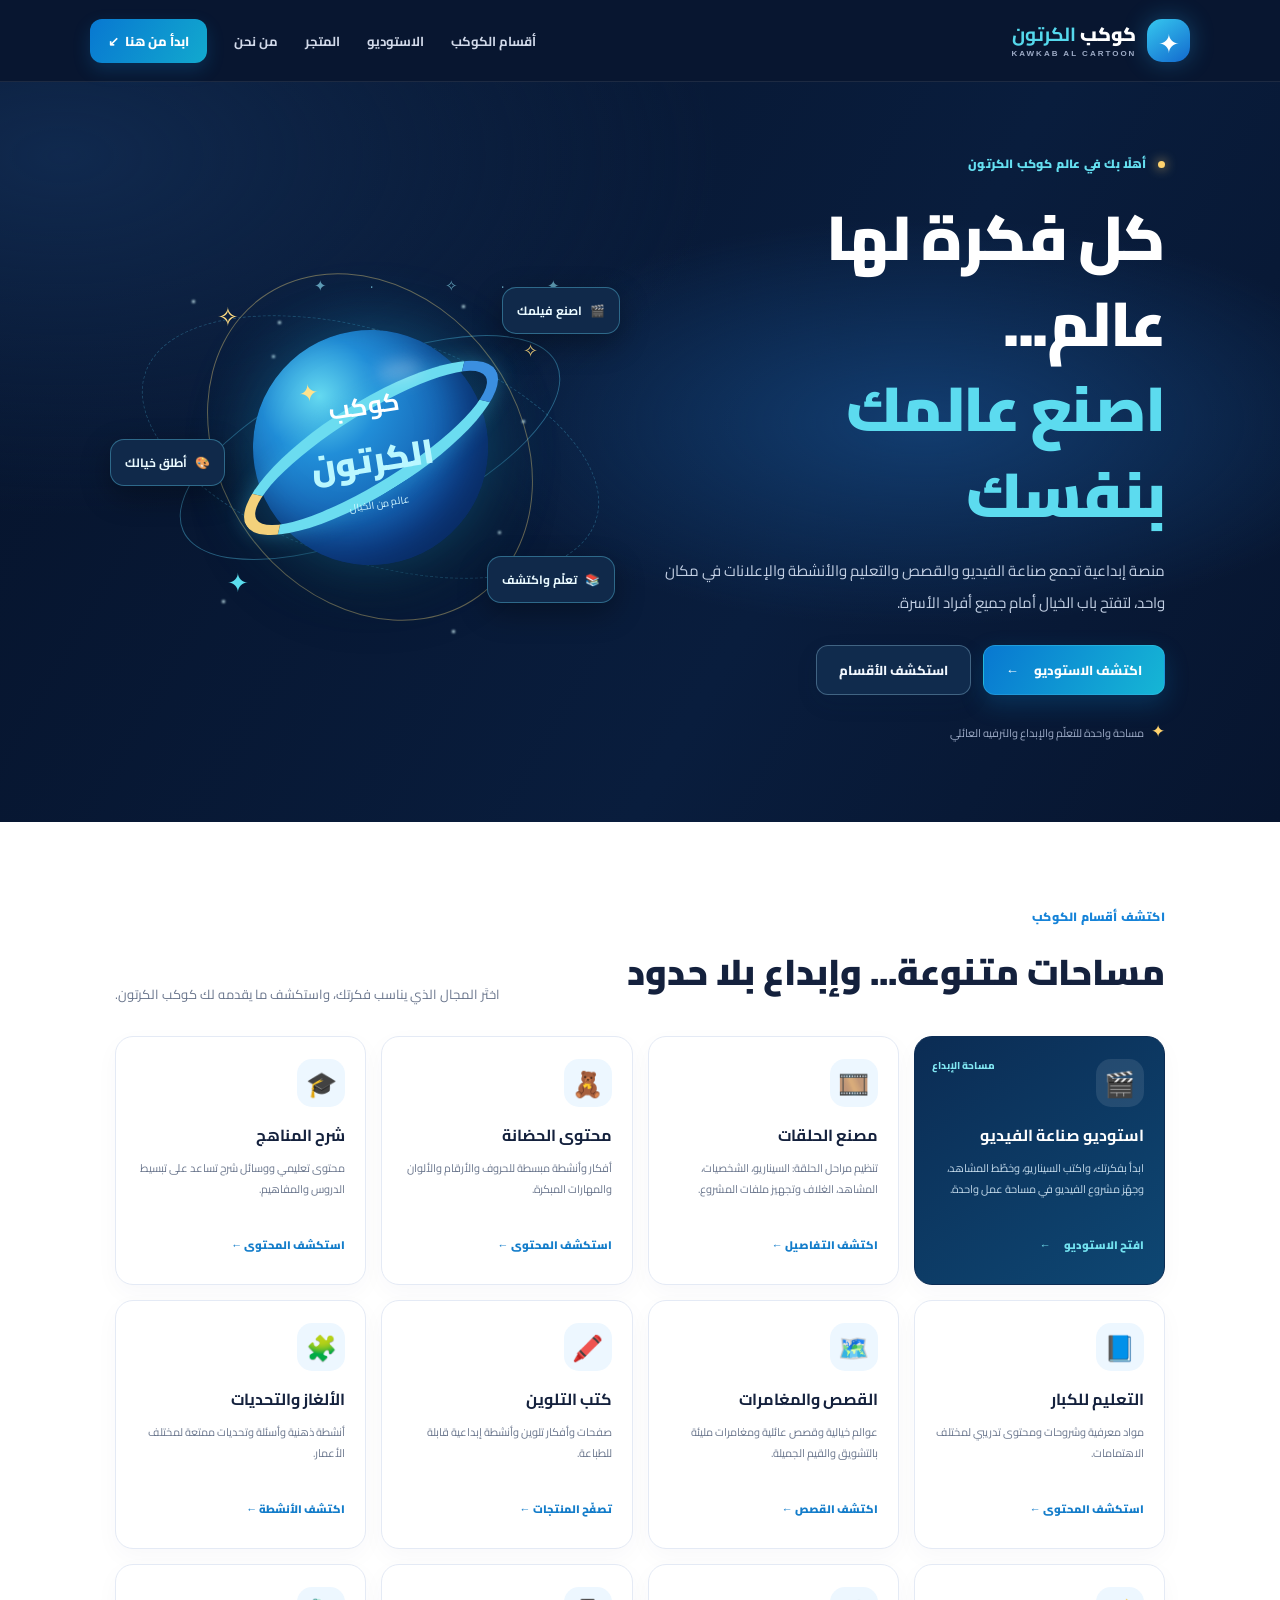
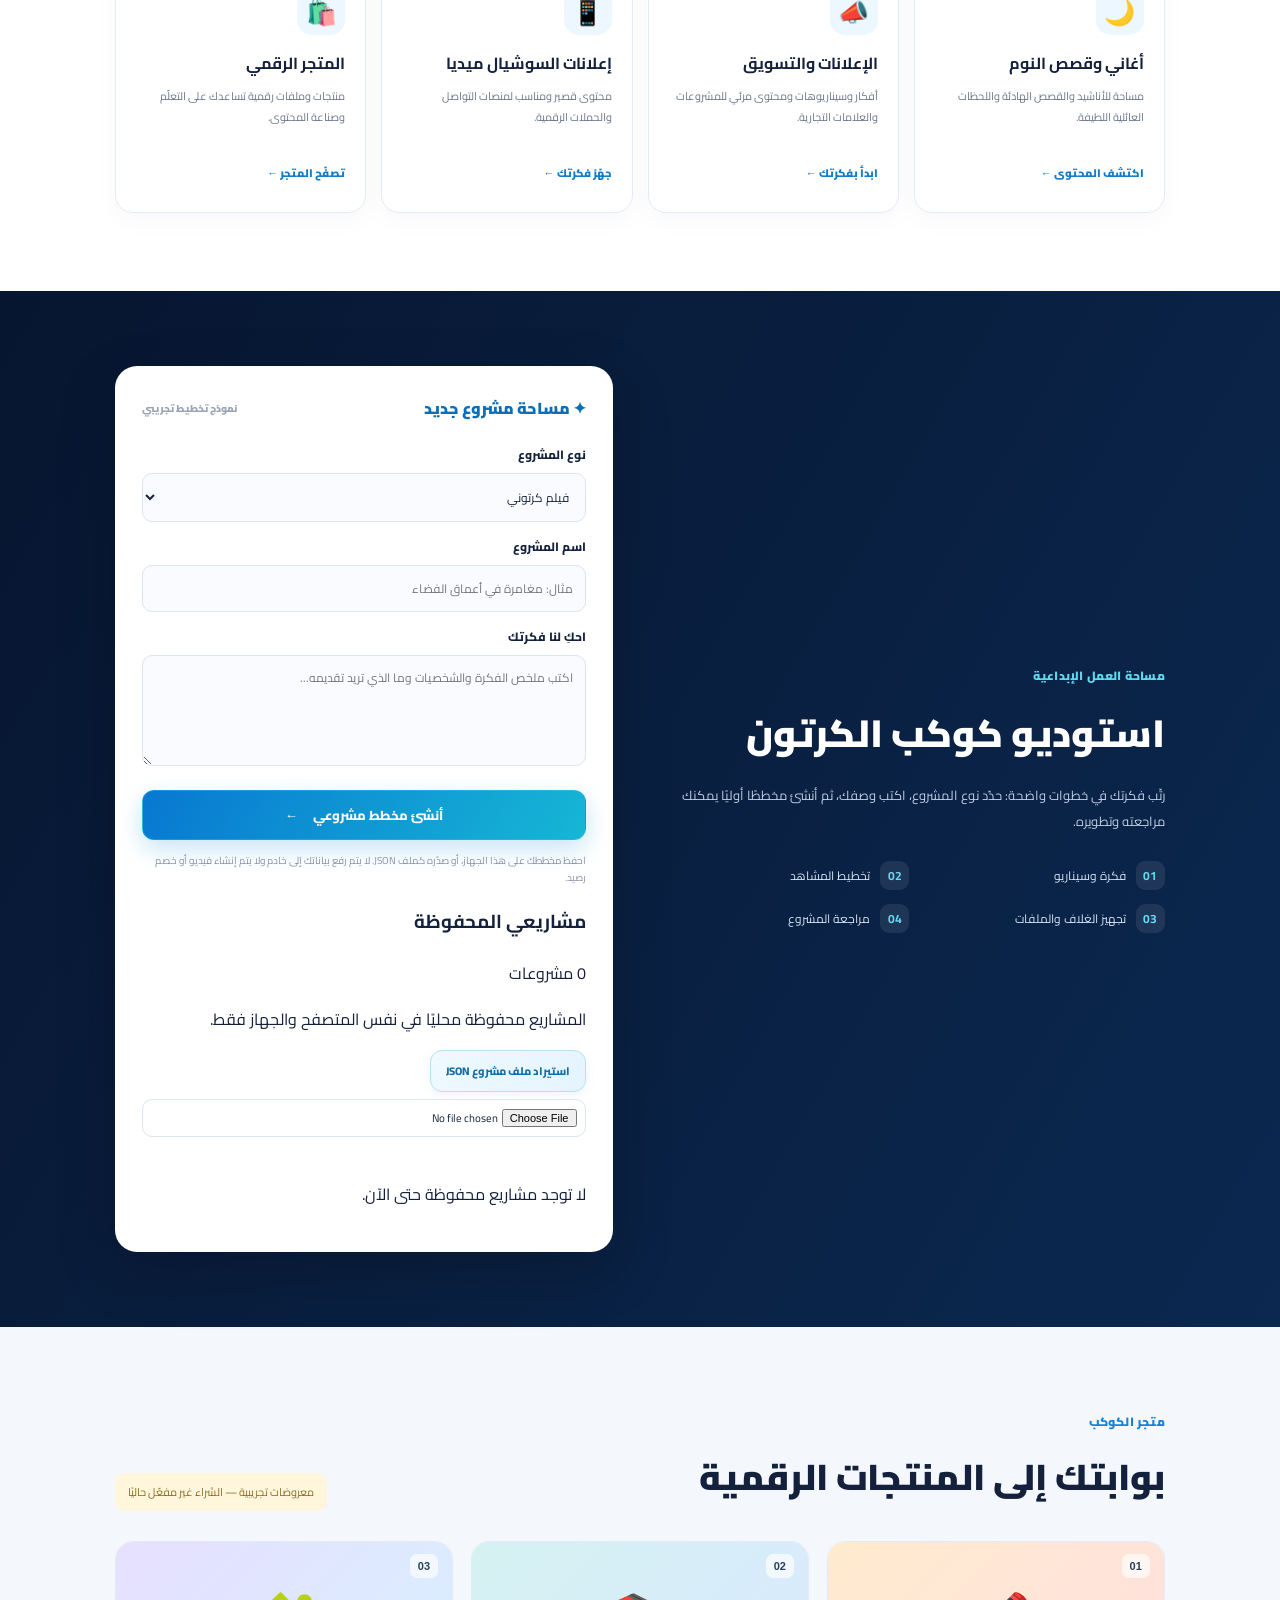
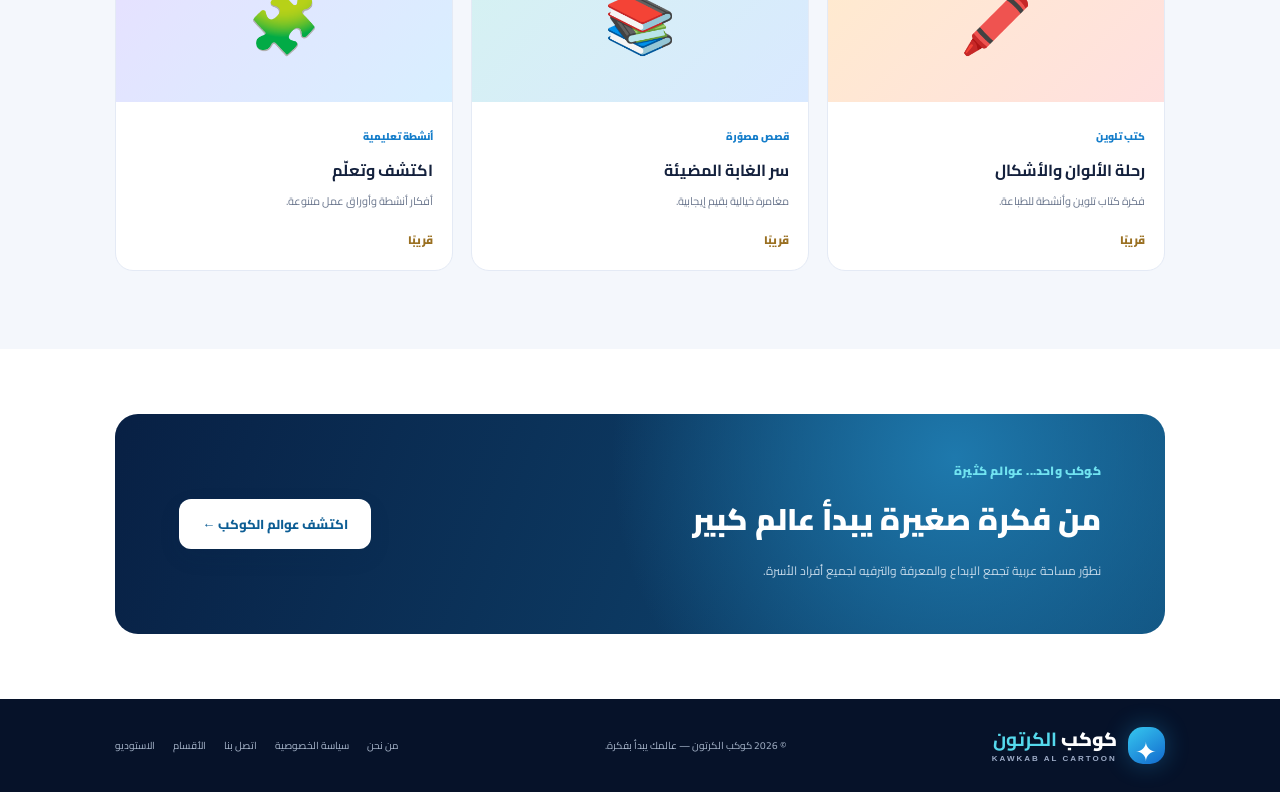
==== commit 6b51427e: "Link About, Privacy and Contact pages" ====
--- a/public/index.html
+++ b/public/index.html
@@ -19,7 +19,7 @@
   </a>
   <button class="menu-toggle" type="button" aria-label="فتح القائمة" aria-expanded="false" aria-controls="nav">☰</button>
   <nav id="nav" aria-label="القائمة الرئيسية">
-    <a href="#services">أقسام الكوكب</a><a href="#studio">الاستوديو</a><a href="#market">المتجر</a><a href="#about">عن المنصة</a>
+    <a href="#services">أقسام الكوكب</a><a href="#studio">الاستوديو</a><a href="#market">المتجر</a><a href="about.html">من نحن</a>
     <a class="nav-cta" href="#studio">ابدأ من هنا <span>↙</span></a>
   </nav>
 </header>
@@ -123,7 +123,7 @@
 <footer>
   <a class="brand footer-brand" href="#home"><span class="brand-mark">✦</span><span class="brand-name">كوكب <b>الكرتون</b><small>KAWKAB AL CARTOON</small></span></a>
   <p>© 2026 كوكب الكرتون — عالمك يبدأ بفكرة.</p>
-  <div><a href="#about">عن المنصة</a><a href="#services">الأقسام</a><a href="#studio">الاستوديو</a></div>
+  <div><a href="about.html">من نحن</a><a href="privacy.html">سياسة الخصوصية</a><a href="contact.html">اتصل بنا</a><a href="#services">الأقسام</a><a href="#studio">الاستوديو</a></div>
 </footer>
 <script src="app.js"></script>
 </body>
--- a/public/style.css
+++ b/public/style.css
@@ -12,19 +12,79 @@
 @media(max-width:500px){.brand-name{font-size:17px}.hero h1{font-size:37px}.hero-copy>p{font-size:13px}.hero-actions{flex-wrap:wrap}.universe{height:270px;transform:scale(.72);margin:-25px -35px}.service-grid,.product-grid{grid-template-columns:1fr}.service-card{min-height:auto}.service-card p{min-height:0}.studio-steps{grid-template-columns:1fr}.studio-form{padding:20px}.form-head{align-items:flex-start;gap:8px;flex-direction:column}.about-banner h2{font-size:25px}footer{display:block}footer p{margin:17px 0}footer div{margin-top:15px}}
 @media(prefers-reduced-motion:reduce){html{scroll-behavior:auto}*,*:before,*:after{transition:none!important;animation:none!important}}
 
-/* Local-first project workspace */
-.saved-projects{margin-top:22px;padding-top:18px;border-top:1px solid #e5edf6}
-.saved-projects-head{display:flex;align-items:center;justify-content:space-between;gap:12px}
-.saved-projects-head h3{font-size:14px;margin:0;color:#14213d}
-.saved-projects-head span{font-size:10px;color:#147dca;font-weight:800;background:#edf7ff;padding:6px 9px;border-radius:20px}
-.saved-projects-note,.empty-projects{font-size:10px;color:#8491a5;line-height:1.8}
-.saved-project-list{display:grid;gap:9px}
-.saved-project-card{display:flex;align-items:center;justify-content:space-between;gap:12px;padding:12px;border:1px solid #e3ebf5;border-radius:12px;background:#fbfdff}
-.saved-project-details{display:grid;gap:4px;min-width:0}
-.saved-project-details strong{font-size:12px;color:#183653;overflow-wrap:anywhere}
-.saved-project-details span{font-size:10px;color:#8290a4}
-.saved-project-actions{display:flex;gap:6px;flex-shrink:0}
-.mini-action{border:1px solid #cfe4f5;background:#eef8ff;color:#116da8;border-radius:8px;padding:6px 9px;font-size:10px;font-weight:800;cursor:pointer}
-.mini-action.danger{border-color:#f0d7d7;background:#fff5f5;color:#a33d3d}
-.mini-action:focus-visible{outline:3px solid #59bce9;outline-offset:2px}
-@media(max-width:420px){.saved-project-card{align-items:flex-start;flex-direction:column}.saved-project-actions{width:100%}.mini-action{flex:1}}
+
+.project-tools{display:grid;gap:7px;margin:14px 0 8px}
+.import-project-label{display:inline-block!important;width:fit-content;margin:0!important;padding:9px 13px;border:1px solid #cfe4f5;border-radius:9px;background:#eef8ff;color:#116da8;font-size:11px!important;font-weight:900;cursor:pointer}
+.project-import-input{font-size:11px!important;padding:8px!important;background:#fff!important}
+.project-feedback{min-height:18px;margin:6px 0 10px;font-size:10px;color:#187c52;line-height:1.7}
+.project-feedback.is-error{color:#b33b3b}
+.saved-project-actions{flex-wrap:wrap}
+@media(max-width:420px){.saved-project-actions{width:100%}.mini-action{flex:1}}
+
+.storyboard-action{background:#e9f7ff!important;color:#075e98!important;border-color:#bfe6f8!important}
+.storyboard-panel{flex-basis:100%;margin-top:10px;padding:12px;border:1px solid #d9e9f5;border-radius:12px;background:#f8fbff;color:#173653;font-size:11px}
+.storyboard-panel summary{cursor:pointer;font-weight:900;color:#0c6fae;padding:4px}
+.storyboard-scene{padding:10px 4px;border-top:1px solid #e3edf6;line-height:1.8}
+.storyboard-scene strong{color:#0b5f98}
+.storyboard-scene p{margin:5px 0;color:#52657b;overflow-wrap:anywhere}
+.storyboard-scene small{color:#16764d;font-weight:800}
+.mini-action:disabled{opacity:.45;cursor:not-allowed}
+
+.storyboard-panel{margin-top:18px;padding:18px;border:1px solid #cfe4f5;border-radius:15px;background:#f7fbff;color:#17304e}
+.storyboard-panel h3{margin:5px 0;font-size:17px}
+.storyboard-panel>p{font-size:11px;color:#8a6827;background:#fff6df;padding:9px 11px;border-radius:8px;line-height:1.8}
+.storyboard-scenes{display:grid;gap:12px}
+.storyboard-scene{padding:14px;border:1px solid #e0eaf4;border-radius:12px;background:#fff;font-size:12px;line-height:1.9}
+.storyboard-scene h4{margin:0 0 8px;font-size:14px}
+.storyboard-scene p{margin:6px 0;color:#53647a;overflow-wrap:anywhere}
+@media(max-width:500px){.storyboard-panel{padding:12px}}
+
+.storyboard-scene label{display:block;margin:10px 0 5px;font-size:11px;font-weight:800;color:#29445f}
+.storyboard-scene input,.storyboard-scene textarea{display:block;width:100%;margin-top:5px;padding:9px 10px;border:1px solid #d6e2ee;border-radius:8px;background:#fff;color:#18314d;font:inherit;font-size:12px;line-height:1.7}
+.storyboard-scene input:focus,.storyboard-scene textarea:focus{outline:2px solid #72c8ee;outline-offset:1px}
+.storyboard-scene textarea{resize:vertical;min-height:70px}
+
+
+/* Unified professional interaction system */
+:root{--button-radius:12px;--button-focus:#7ddcf4}
+button,.btn,.mini-action,.import-project-label,.nav-cta{
+  -webkit-tap-highlight-color:transparent;
+  border-radius:var(--button-radius);
+  font-family:inherit;
+  font-weight:800;
+  letter-spacing:0;
+  transition:transform .18s ease,box-shadow .18s ease,background .18s ease,border-color .18s ease,color .18s ease,opacity .18s ease;
+}
+button:not(:disabled),.btn,.mini-action,.import-project-label,.nav-cta{cursor:pointer}
+button:focus-visible,.btn:focus-visible,.mini-action:focus-visible,.import-project-label:focus-visible,a:focus-visible{
+  outline:3px solid var(--button-focus);
+  outline-offset:3px;
+}
+button:disabled,.mini-action:disabled{
+  cursor:not-allowed!important;
+  opacity:.48;
+  filter:saturate(.55);
+  transform:none!important;
+  box-shadow:none!important;
+}
+.btn{min-height:46px;padding:12px 22px;border:1px solid transparent;box-shadow:0 8px 22px #08264a18}
+.btn:hover,.mini-action:hover,.import-project-label:hover,.nav-cta:hover{transform:translateY(-2px);filter:brightness(1.06)}
+.btn:active,.mini-action:active,.import-project-label:active,.nav-cta:active{transform:translateY(0) scale(.985)}
+.btn.primary{background:linear-gradient(120deg,#0878d1,#16b6d5);color:#fff;border-color:#4ac7eb55;box-shadow:0 9px 24px #0789d43b}
+.btn.primary:hover{box-shadow:0 13px 30px #0789d455}
+.btn.secondary{background:#102b4d;color:#f2f8ff;border:1px solid #8ab8d566}
+.btn.secondary:hover{background:#173b63;border-color:#64cce8}
+.nav-cta{display:inline-flex;align-items:center;justify-content:center;min-height:42px;padding:10px 18px;background:linear-gradient(120deg,#0878d1,#12a9ce);box-shadow:0 7px 18px #168fe033}
+.service-card>a{display:inline-flex;align-items:center;gap:8px;padding:7px 0;transition:color .18s ease,transform .18s ease}
+.service-card>a:hover{color:#079bc9;transform:translateX(-3px)}
+.service-main>a:hover{color:#b6f6ff}
+.mini-action{min-height:36px;padding:8px 13px;border:1px solid #d5e5f2;background:linear-gradient(180deg,#fff,#f2f7fc);color:#17476b;font-size:11px;box-shadow:0 3px 9px #0b31500d}
+.mini-action:hover{border-color:#8bcde9;background:#eaf7ff;box-shadow:0 6px 14px #0b5c8b18}
+.mini-action.storyboard-action{background:linear-gradient(120deg,#e8f7ff,#d8f3fb)!important;color:#075e98!important;border-color:#a9dff2!important}
+.mini-action.danger{color:#a83243;border-color:#f0cbd1;background:linear-gradient(180deg,#fff,#fff5f6)}
+.mini-action.danger:hover{background:#ffe9ed;border-color:#e6a8b3}
+.import-project-label{padding:10px 15px!important;background:linear-gradient(120deg,#eff9ff,#e4f4ff)!important;border:1px solid #b9dff2!important;box-shadow:0 4px 12px #0b5c8b10}
+.project-import-input{border-radius:10px!important}
+.saved-project-actions{display:flex;gap:8px;align-items:center}
+button[type=submit]{min-height:48px}
+@media(prefers-reduced-motion:reduce){button,.btn,.mini-action,.import-project-label,.nav-cta{transition:none}}
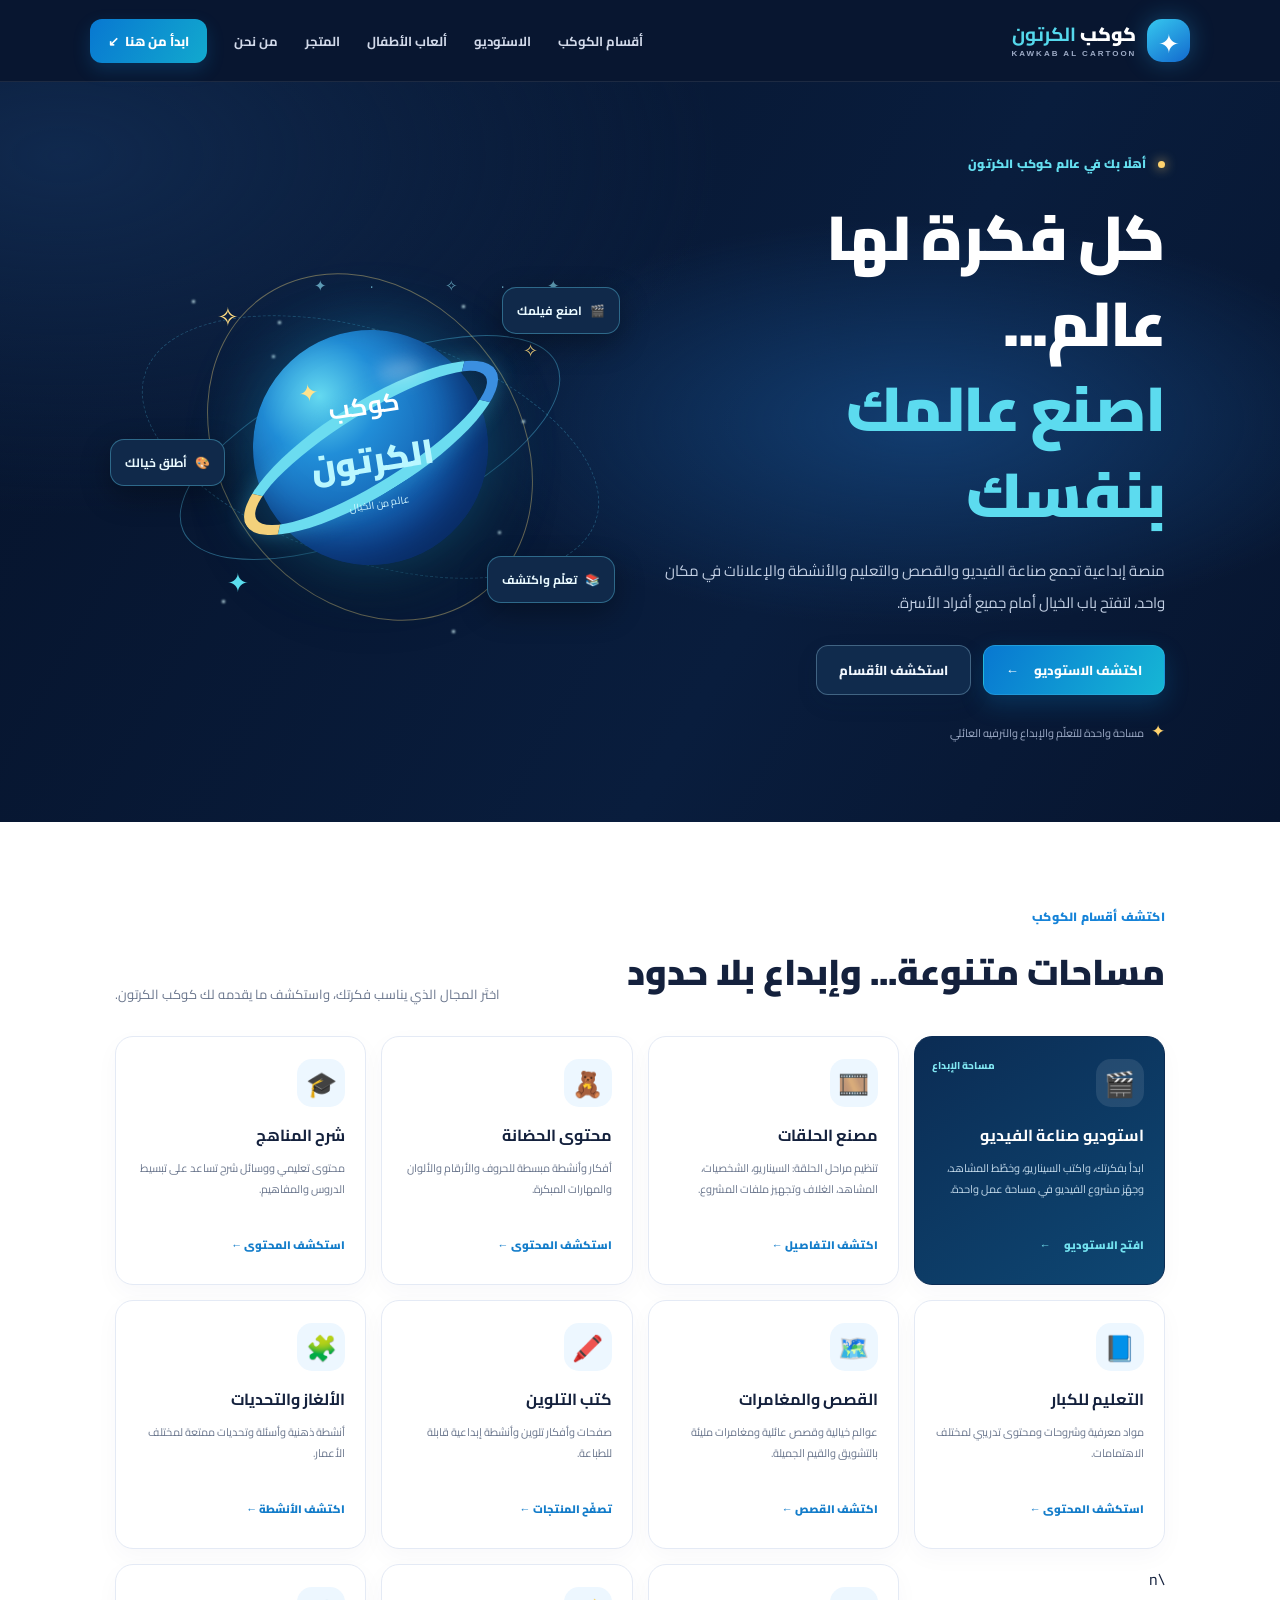
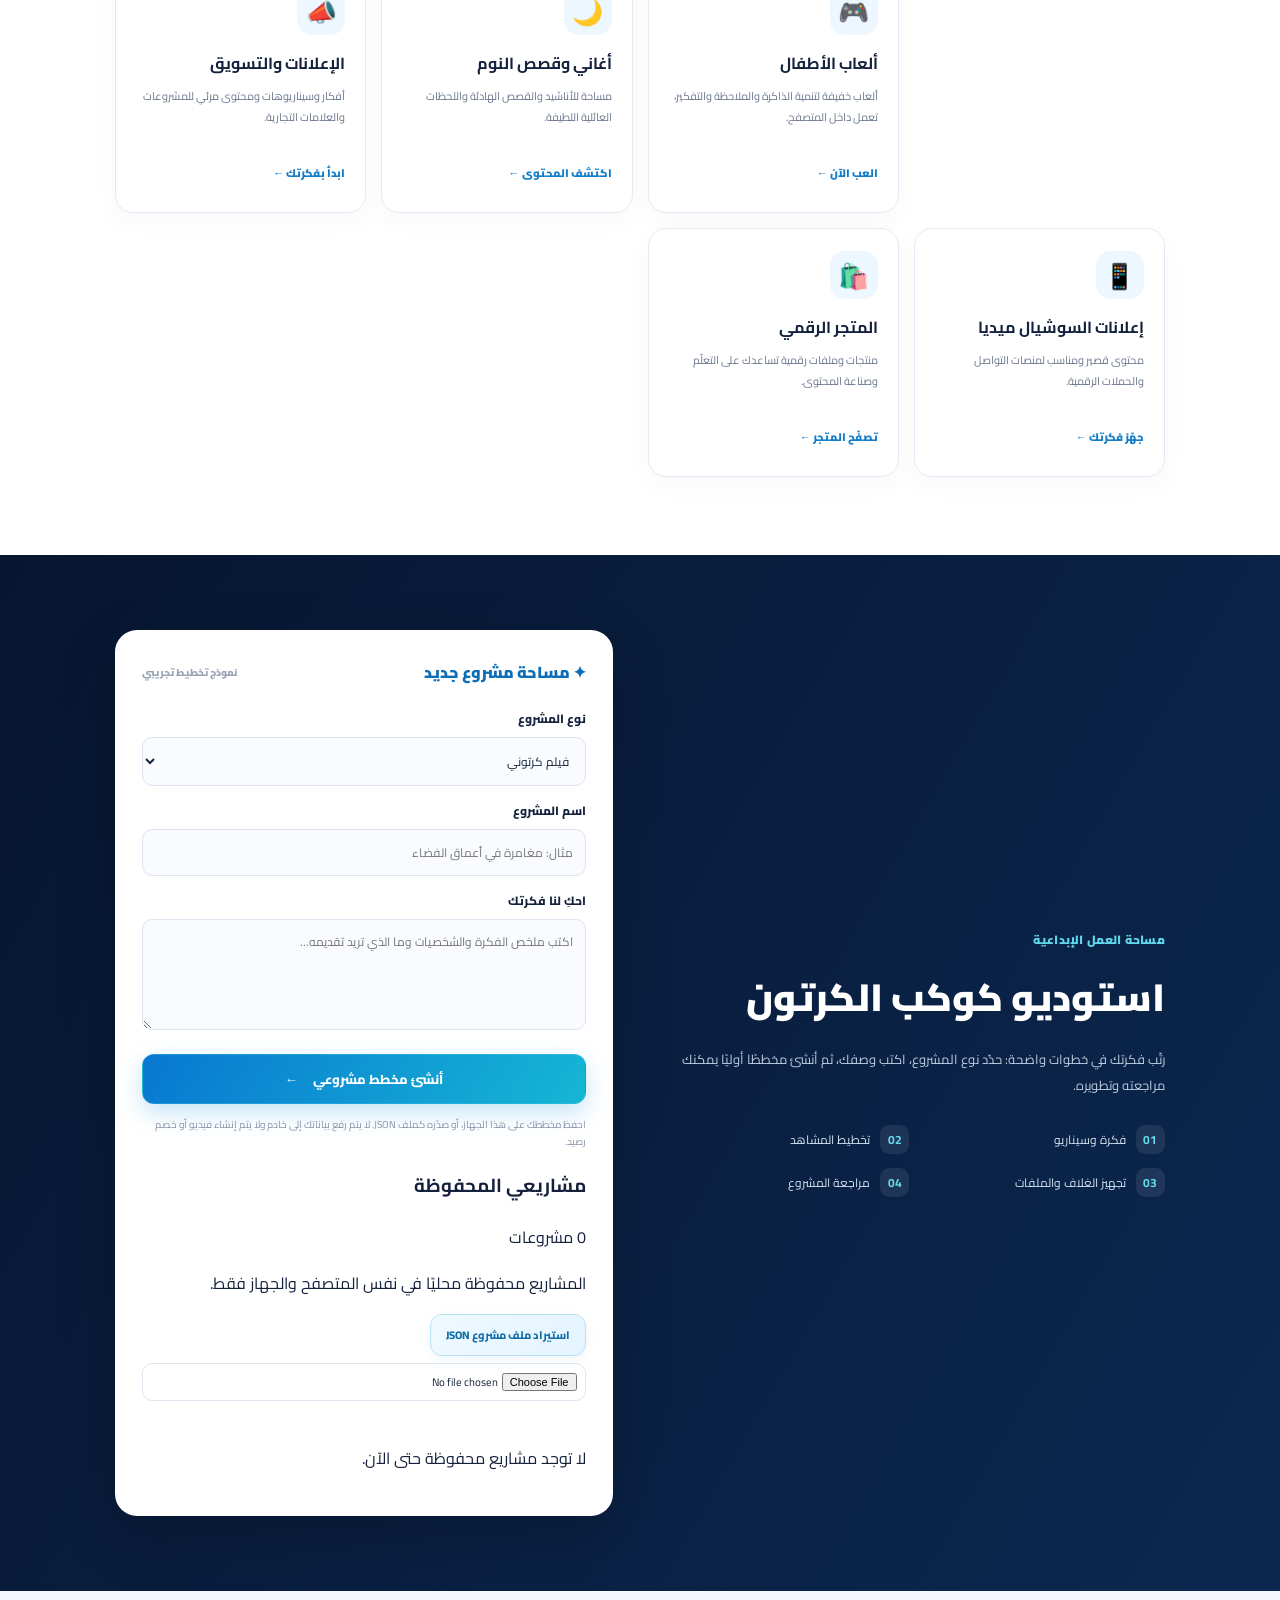
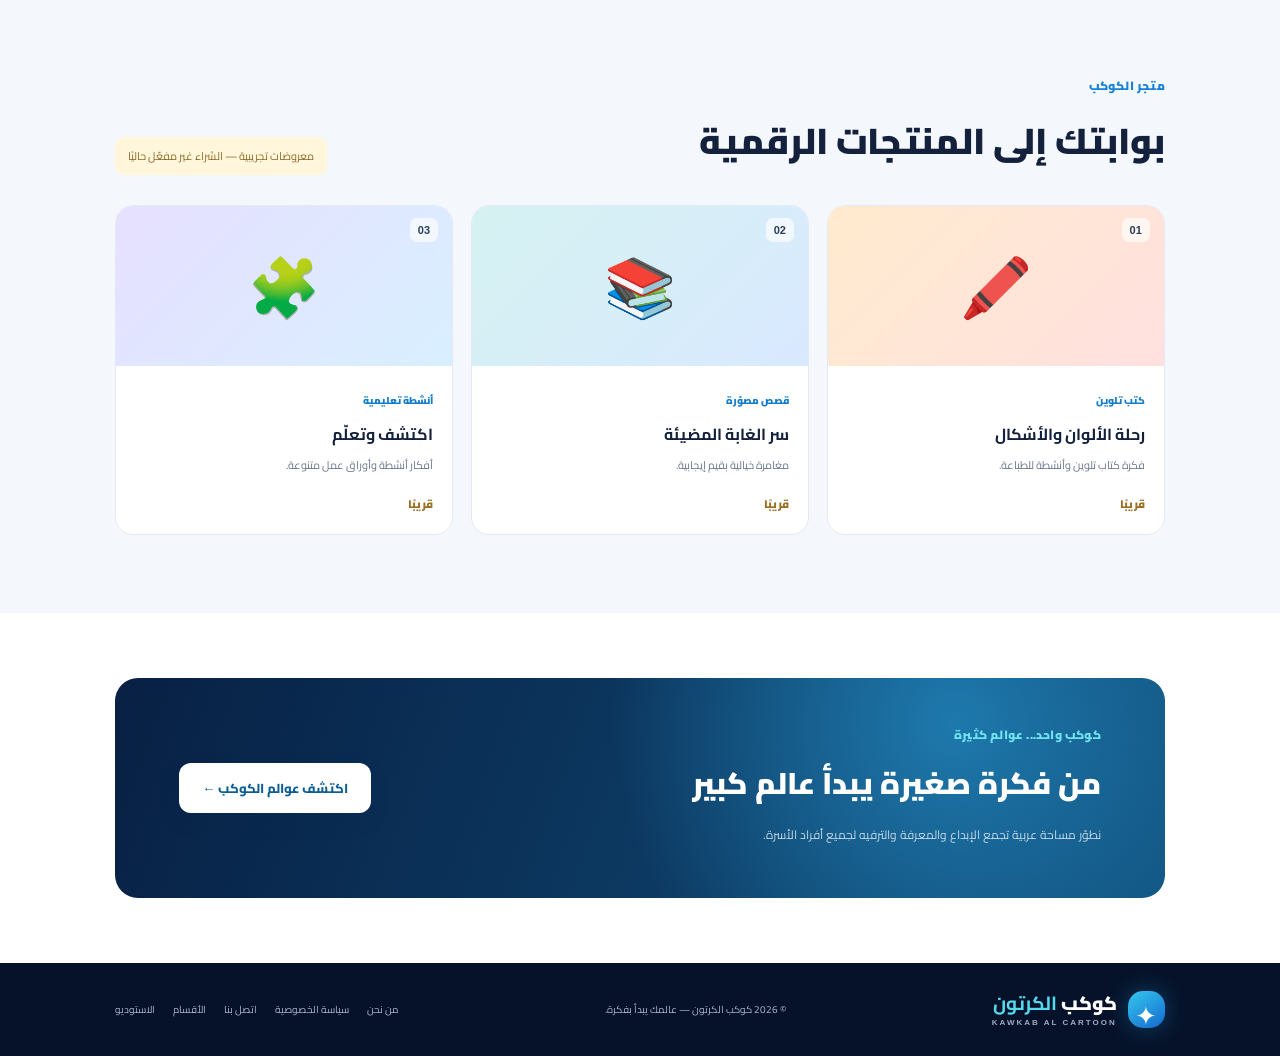
==== commit 8bbc738f: "Add kids games navigation and home card" ====
--- a/public/index.html
+++ b/public/index.html
@@ -19,7 +19,7 @@
   </a>
   <button class="menu-toggle" type="button" aria-label="فتح القائمة" aria-expanded="false" aria-controls="nav">☰</button>
   <nav id="nav" aria-label="القائمة الرئيسية">
-    <a href="#services">أقسام الكوكب</a><a href="#studio">الاستوديو</a><a href="#market">المتجر</a><a href="about.html">من نحن</a>
+    <a href="#services">أقسام الكوكب</a><a href="#studio">الاستوديو</a><a href="games.html">ألعاب الأطفال</a><a href="#market">المتجر</a><a href="about.html">من نحن</a>
     <a class="nav-cta" href="#studio">ابدأ من هنا <span>↙</span></a>
   </nav>
 </header>
@@ -64,7 +64,7 @@
       <article class="service-card"><span class="service-icon">📘</span><h3>التعليم للكبار</h3><p>مواد معرفية وشروحات ومحتوى تدريبي لمختلف الاهتمامات.</p><a href="#market">استكشف المحتوى ←</a></article>
       <article class="service-card"><span class="service-icon">🗺️</span><h3>القصص والمغامرات</h3><p>عوالم خيالية وقصص عائلية ومغامرات مليئة بالتشويق والقيم الجميلة.</p><a href="#market">اكتشف القصص ←</a></article>
       <article class="service-card"><span class="service-icon">🖍️</span><h3>كتب التلوين</h3><p>صفحات وأفكار تلوين وأنشطة إبداعية قابلة للطباعة.</p><a href="#market">تصفّح المنتجات ←</a></article>
-      <article class="service-card"><span class="service-icon">🧩</span><h3>الألغاز والتحديات</h3><p>أنشطة ذهنية وأسئلة وتحديات ممتعة لمختلف الأعمار.</p><a href="#market">اكتشف الأنشطة ←</a></article>
+      <article class="service-card"><span class="service-icon">🧩</span><h3>الألغاز والتحديات</h3><p>أنشطة ذهنية وأسئلة وتحديات ممتعة لمختلف الأعمار.</p><a href="#market">اكتشف الأنشطة ←</a></article>\n      <article class="service-card"><span class="service-icon">🎮</span><h3>ألعاب الأطفال</h3><p>ألعاب خفيفة لتنمية الذاكرة والملاحظة والتفكير، تعمل داخل المتصفح.</p><a href="games.html">العب الآن ←</a></article>
       <article class="service-card"><span class="service-icon">🌙</span><h3>أغاني وقصص النوم</h3><p>مساحة للأناشيد والقصص الهادئة واللحظات العائلية اللطيفة.</p><a href="#market">اكتشف المحتوى ←</a></article>
       <article class="service-card"><span class="service-icon">📣</span><h3>الإعلانات والتسويق</h3><p>أفكار وسيناريوهات ومحتوى مرئي للمشروعات والعلامات التجارية.</p><a href="#studio">ابدأ بفكرتك ←</a></article>
       <article class="service-card"><span class="service-icon">📱</span><h3>إعلانات السوشيال ميديا</h3><p>محتوى قصير ومناسب لمنصات التواصل والحملات الرقمية.</p><a href="#studio">جهّز فكرتك ←</a></article>
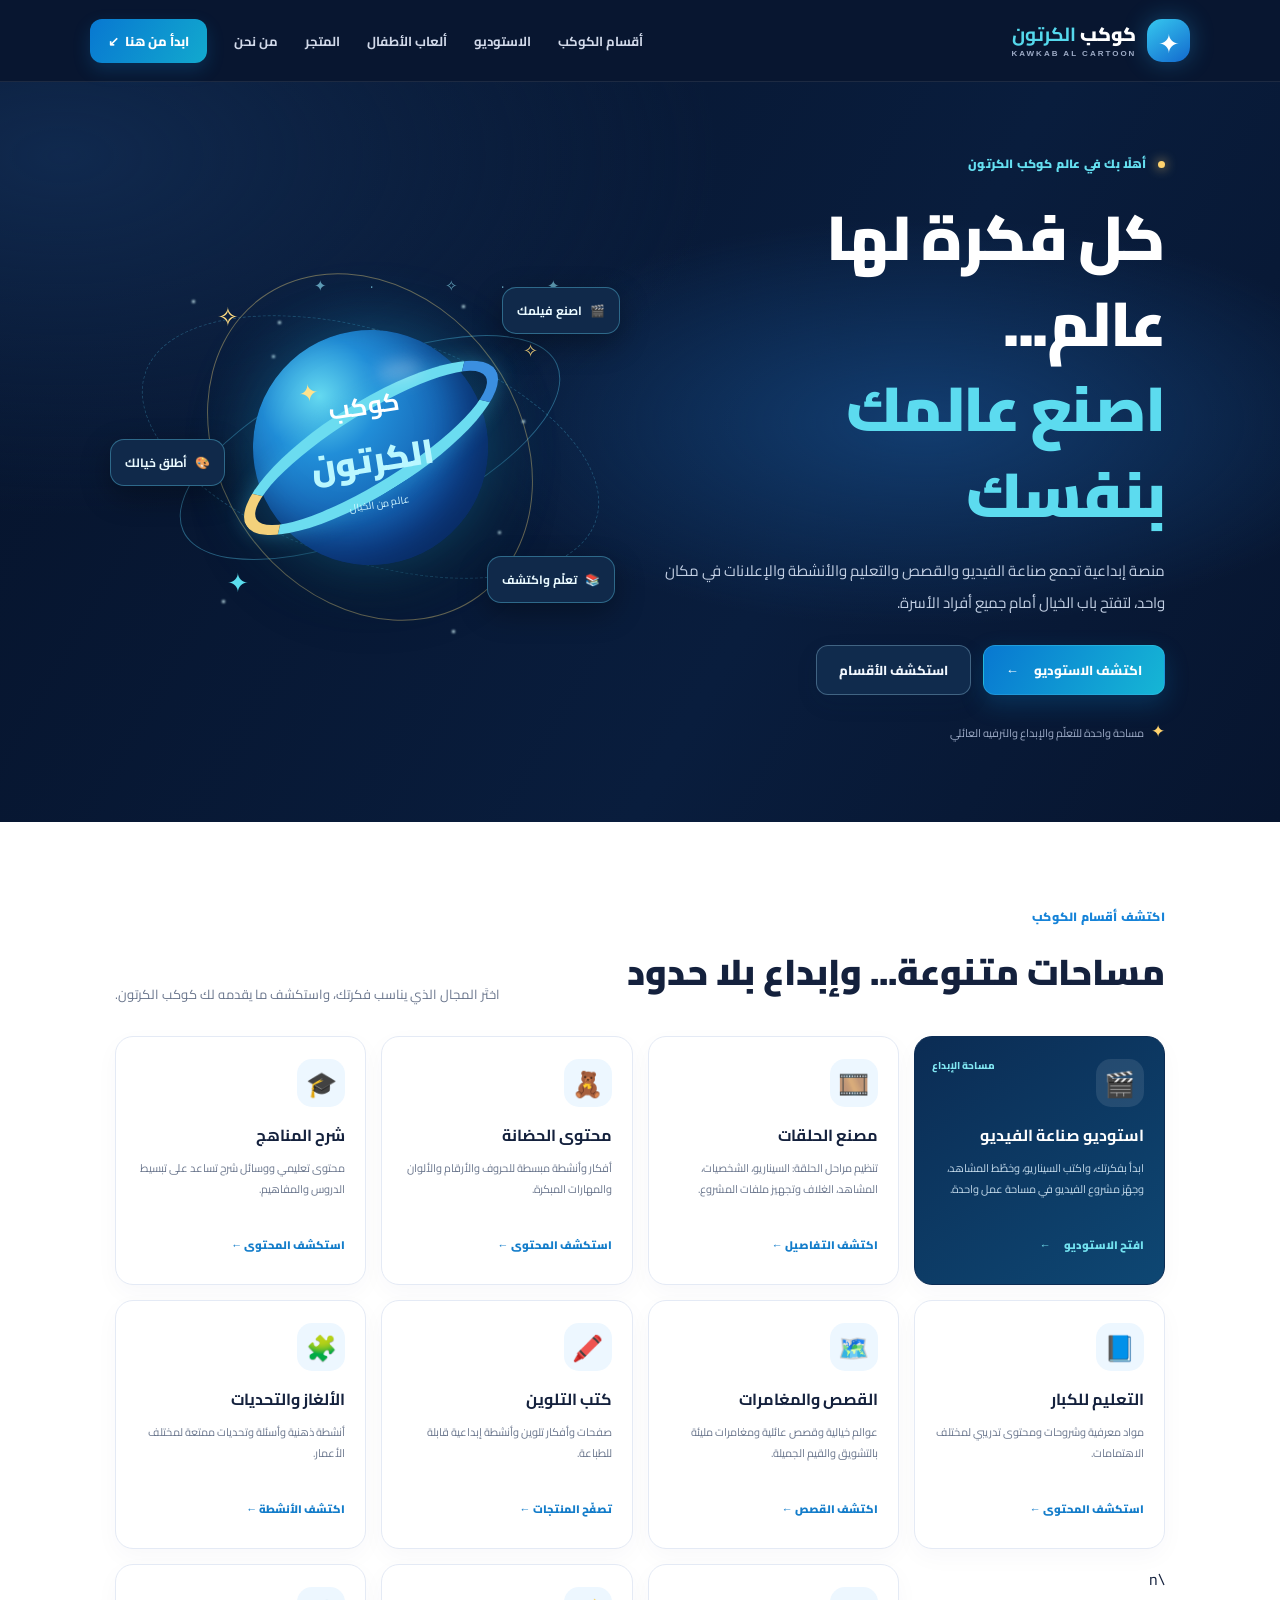
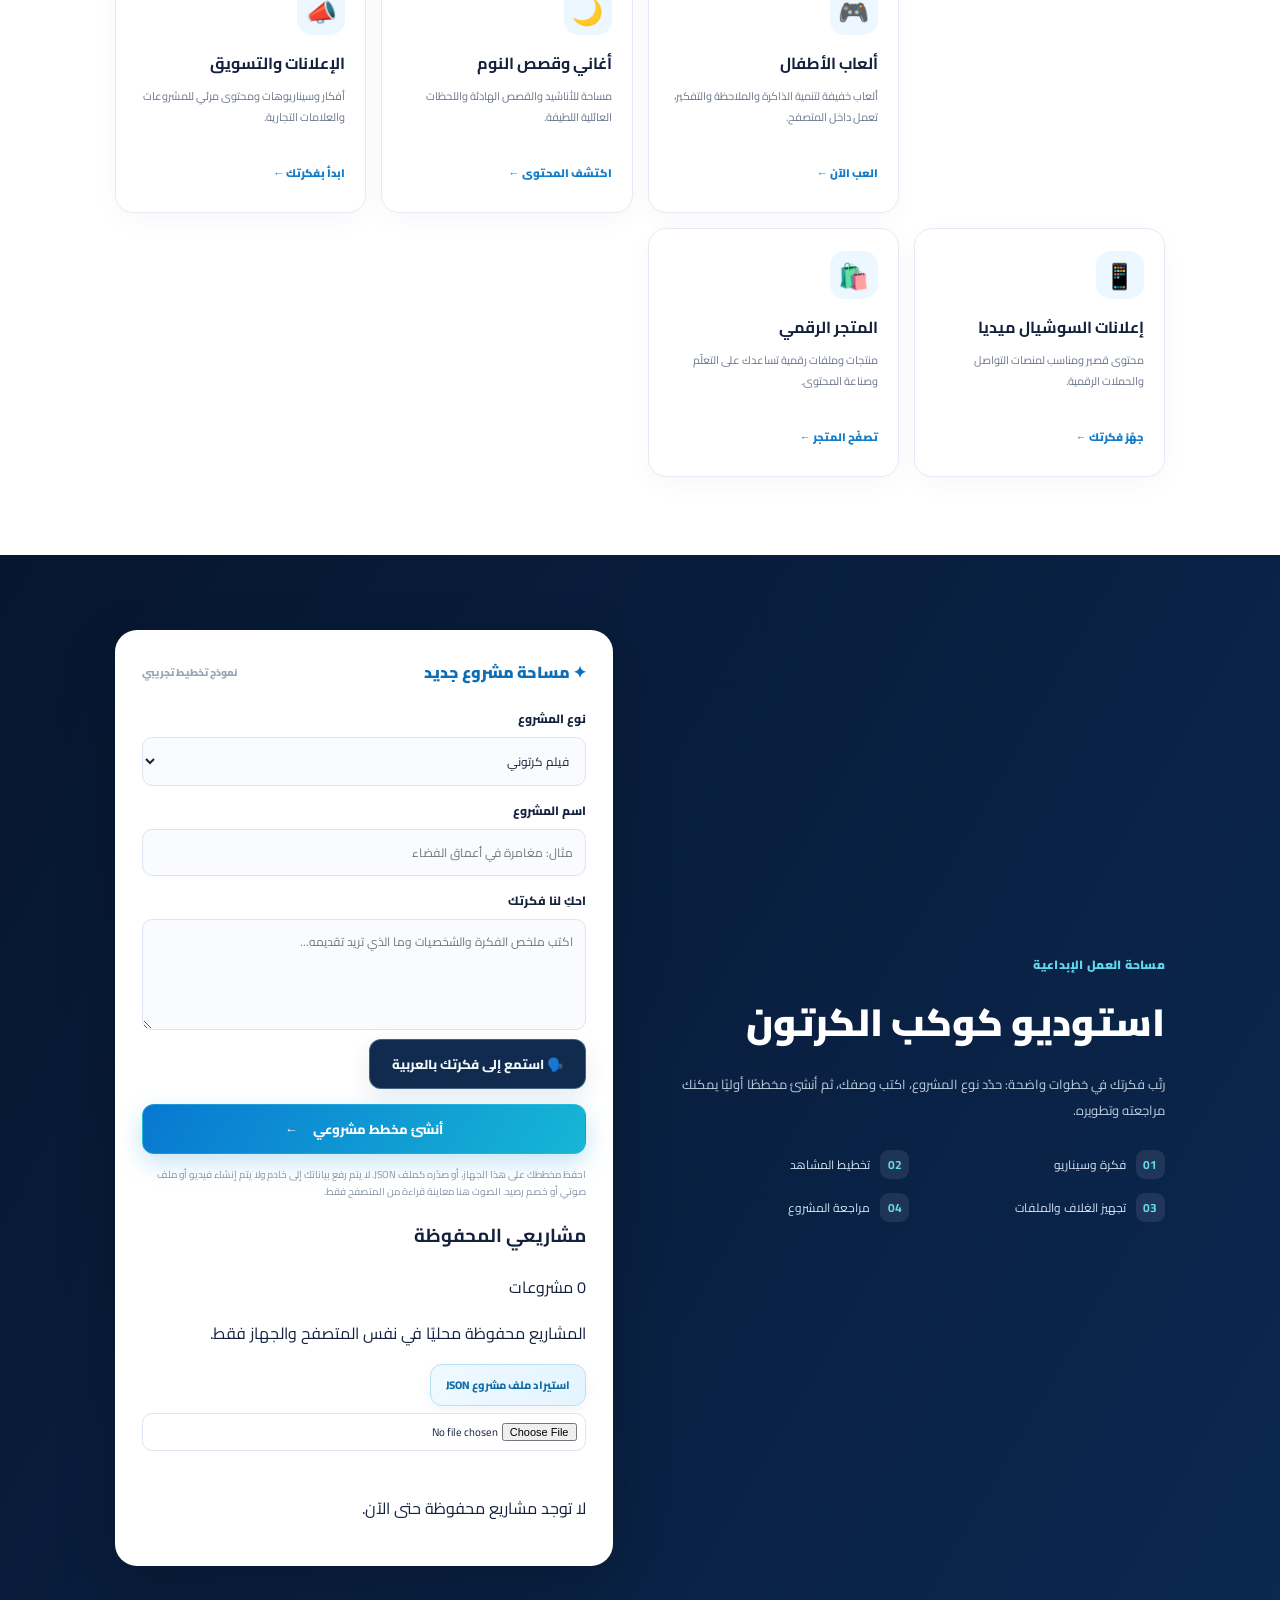
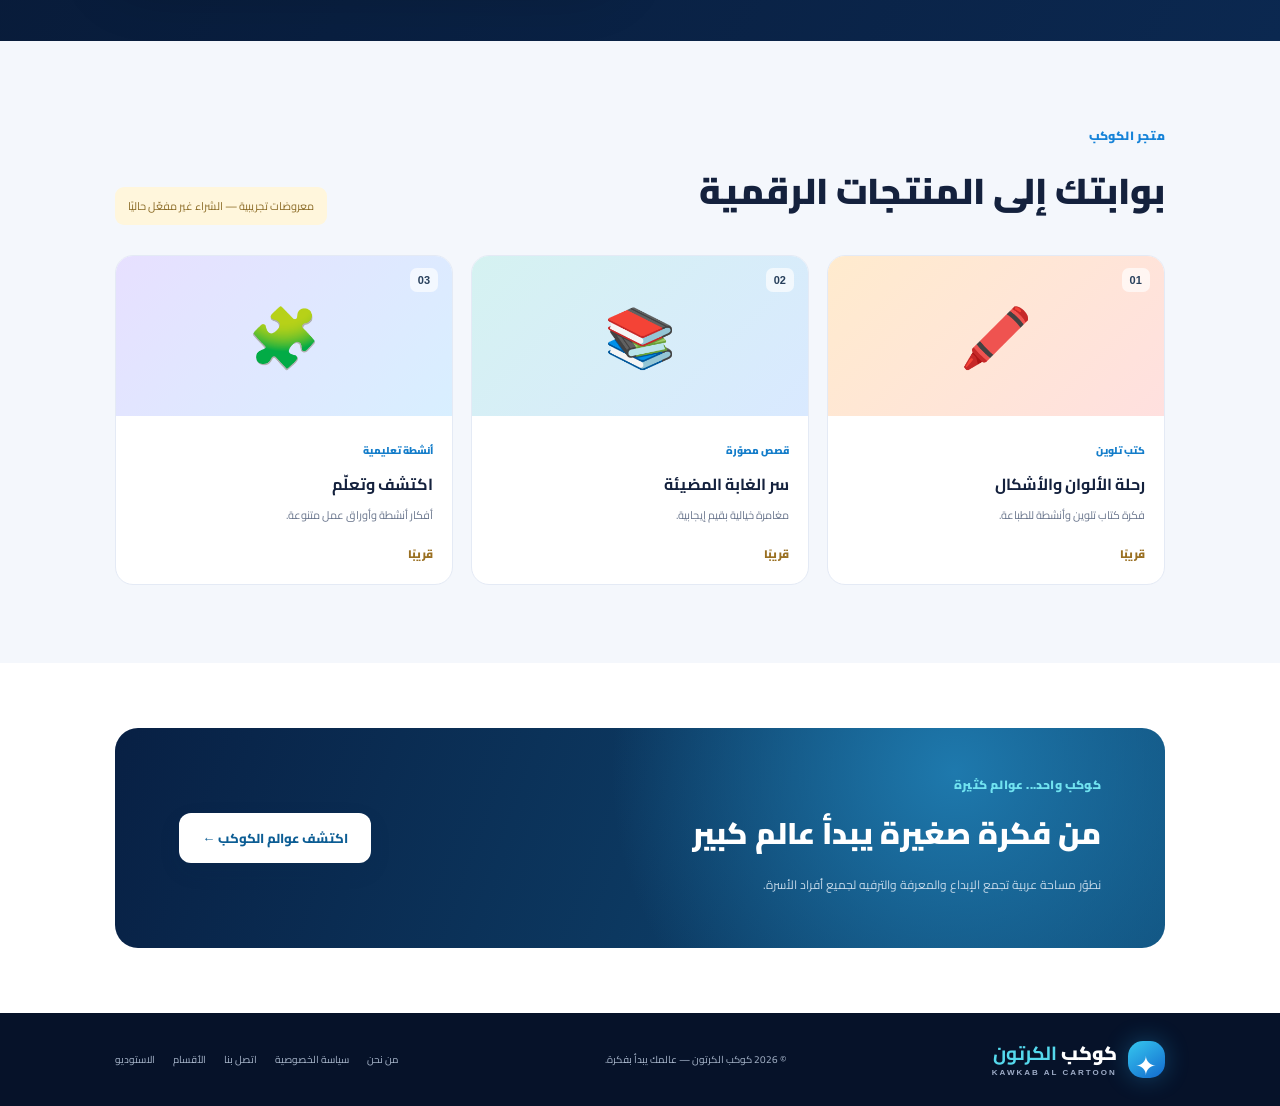
==== commit 143c8c0d: "Sync Arabic audio features to public assets" ====
--- a/public/index.html
+++ b/public/index.html
@@ -83,14 +83,15 @@
       <div class="form-head"><span>✦ مساحة مشروع جديد</span><small>نموذج تخطيط تجريبي</small></div>
       <label for="project-type">نوع المشروع</label>
       <select id="project-type" required>
-        <option value="فيلم كرتوني">فيلم كرتوني</option><option value="حلقة مسلسل">حلقة مسلسل</option><option value="فيديو تعليمي">فيديو تعليمي</option><option value="إعلان تسويقي">إعلان تسويقي</option><option value="قصة مصورة">قصة مصورة</option>
+        <option value="فيلم كرتوني">فيلم كرتوني</option><option value="حلقة مسلسل">حلقة مسلسل</option><option value="فيديو تعليمي">فيديو تعليمي</option><option value="إعلان تسويقي">إعلان تسويقي</option><option value="قصة مصورة">قصة مصورة</option><option value="أغنية عربية">أغنية عربية</option>
       </select>
       <label for="project-name">اسم المشروع</label>
       <input id="project-name" type="text" placeholder="مثال: مغامرة في أعماق الفضاء" maxlength="80" required>
       <label for="project-idea">احكِ لنا فكرتك</label>
       <textarea id="project-idea" rows="4" maxlength="600" placeholder="اكتب ملخص الفكرة والشخصيات وما الذي تريد تقديمه..." required></textarea>
+      <button class="btn secondary" id="speak-project-idea" type="button">🗣️ استمع إلى فكرتك بالعربية</button>
       <button class="btn primary submit-btn" type="submit">أنشئ مخطط مشروعي <span>←</span></button>
-      <p class="form-note">احفظ مخططك على هذا الجهاز، أو صدّره كملف JSON. لا يتم رفع بياناتك إلى خادم ولا يتم إنشاء فيديو أو خصم رصيد.</p>
+      <p class="form-note">احفظ مخططك على هذا الجهاز، أو صدّره كملف JSON. لا يتم رفع بياناتك إلى خادم ولا يتم إنشاء فيديو أو ملف صوتي أو خصم رصيد. الصوت هنا معاينة قراءة من المتصفح فقط.</p>
       <div class="idea-result" id="idea-result" aria-live="polite" hidden></div>
       <section class="saved-projects" aria-labelledby="saved-projects-title">
         <div class="saved-projects-head"><h3 id="saved-projects-title">مشاريعي المحفوظة</h3><span id="project-count">0 مشروع</span></div>
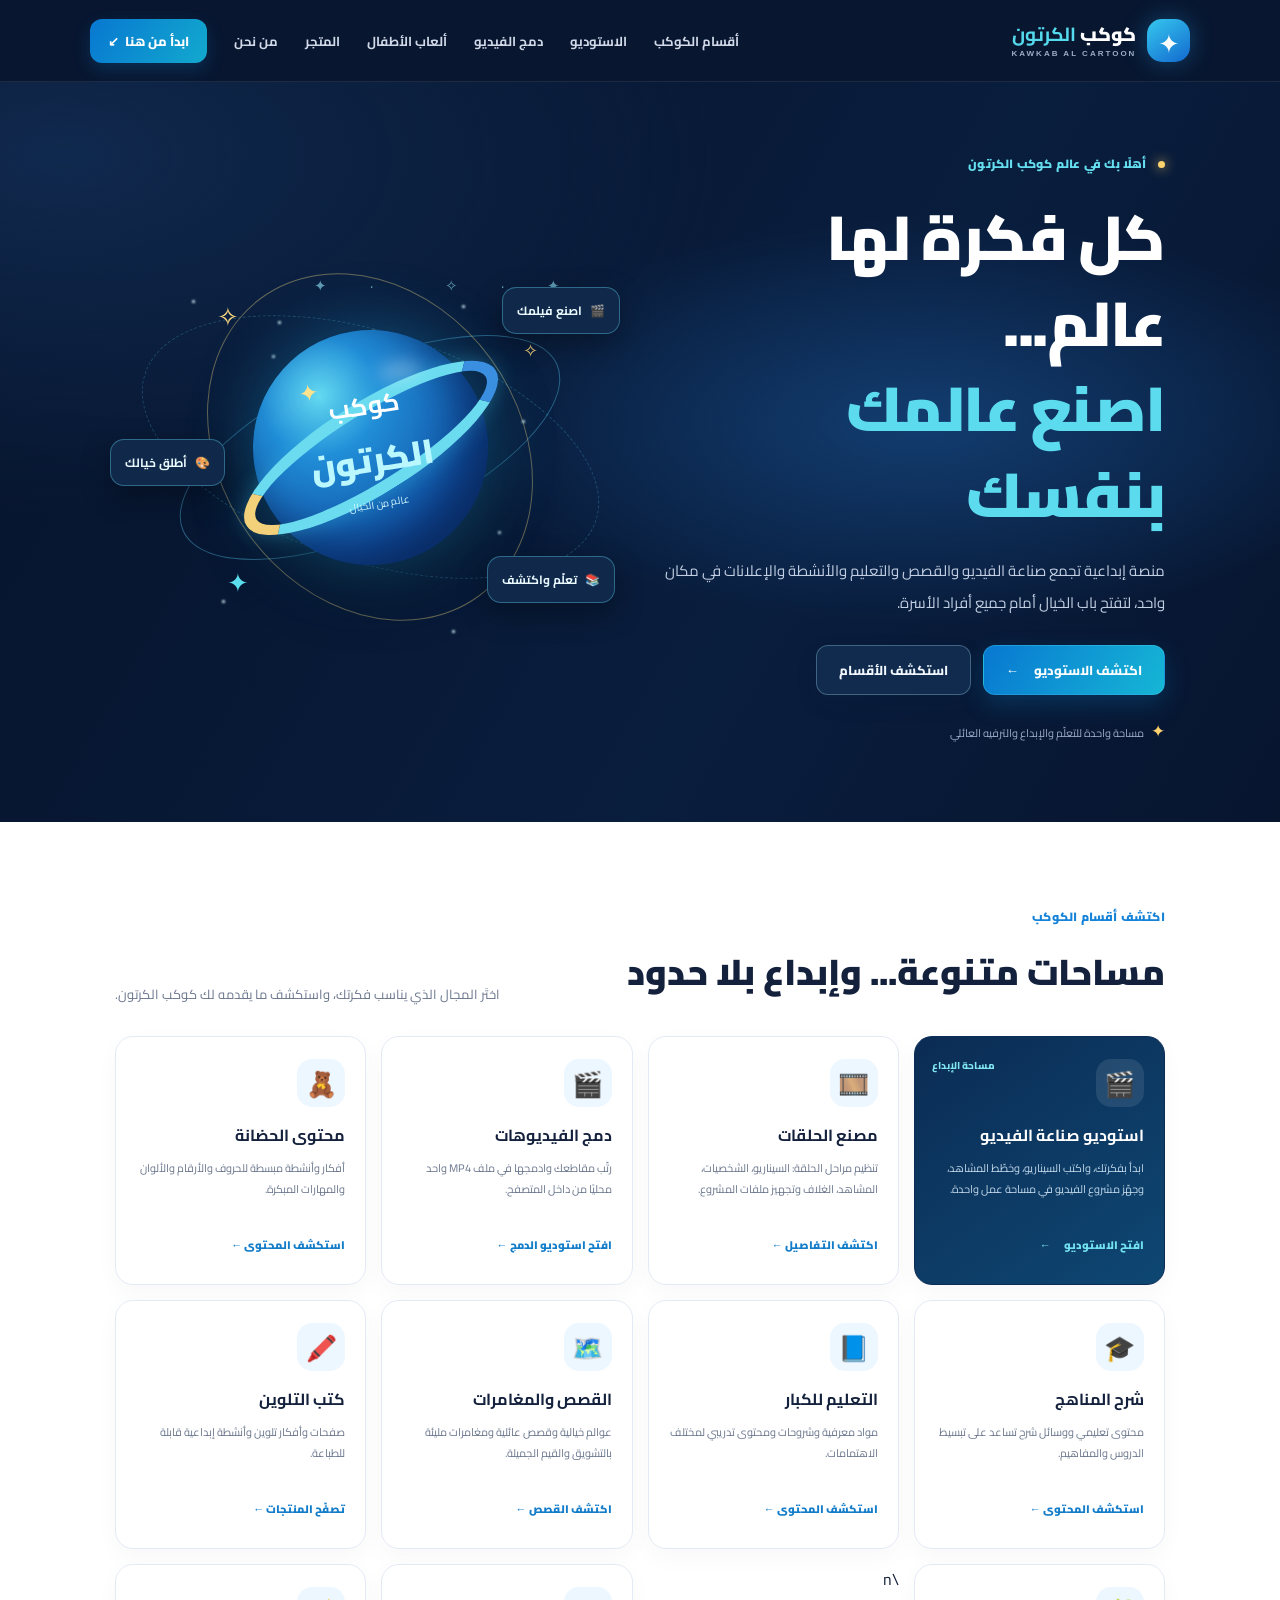
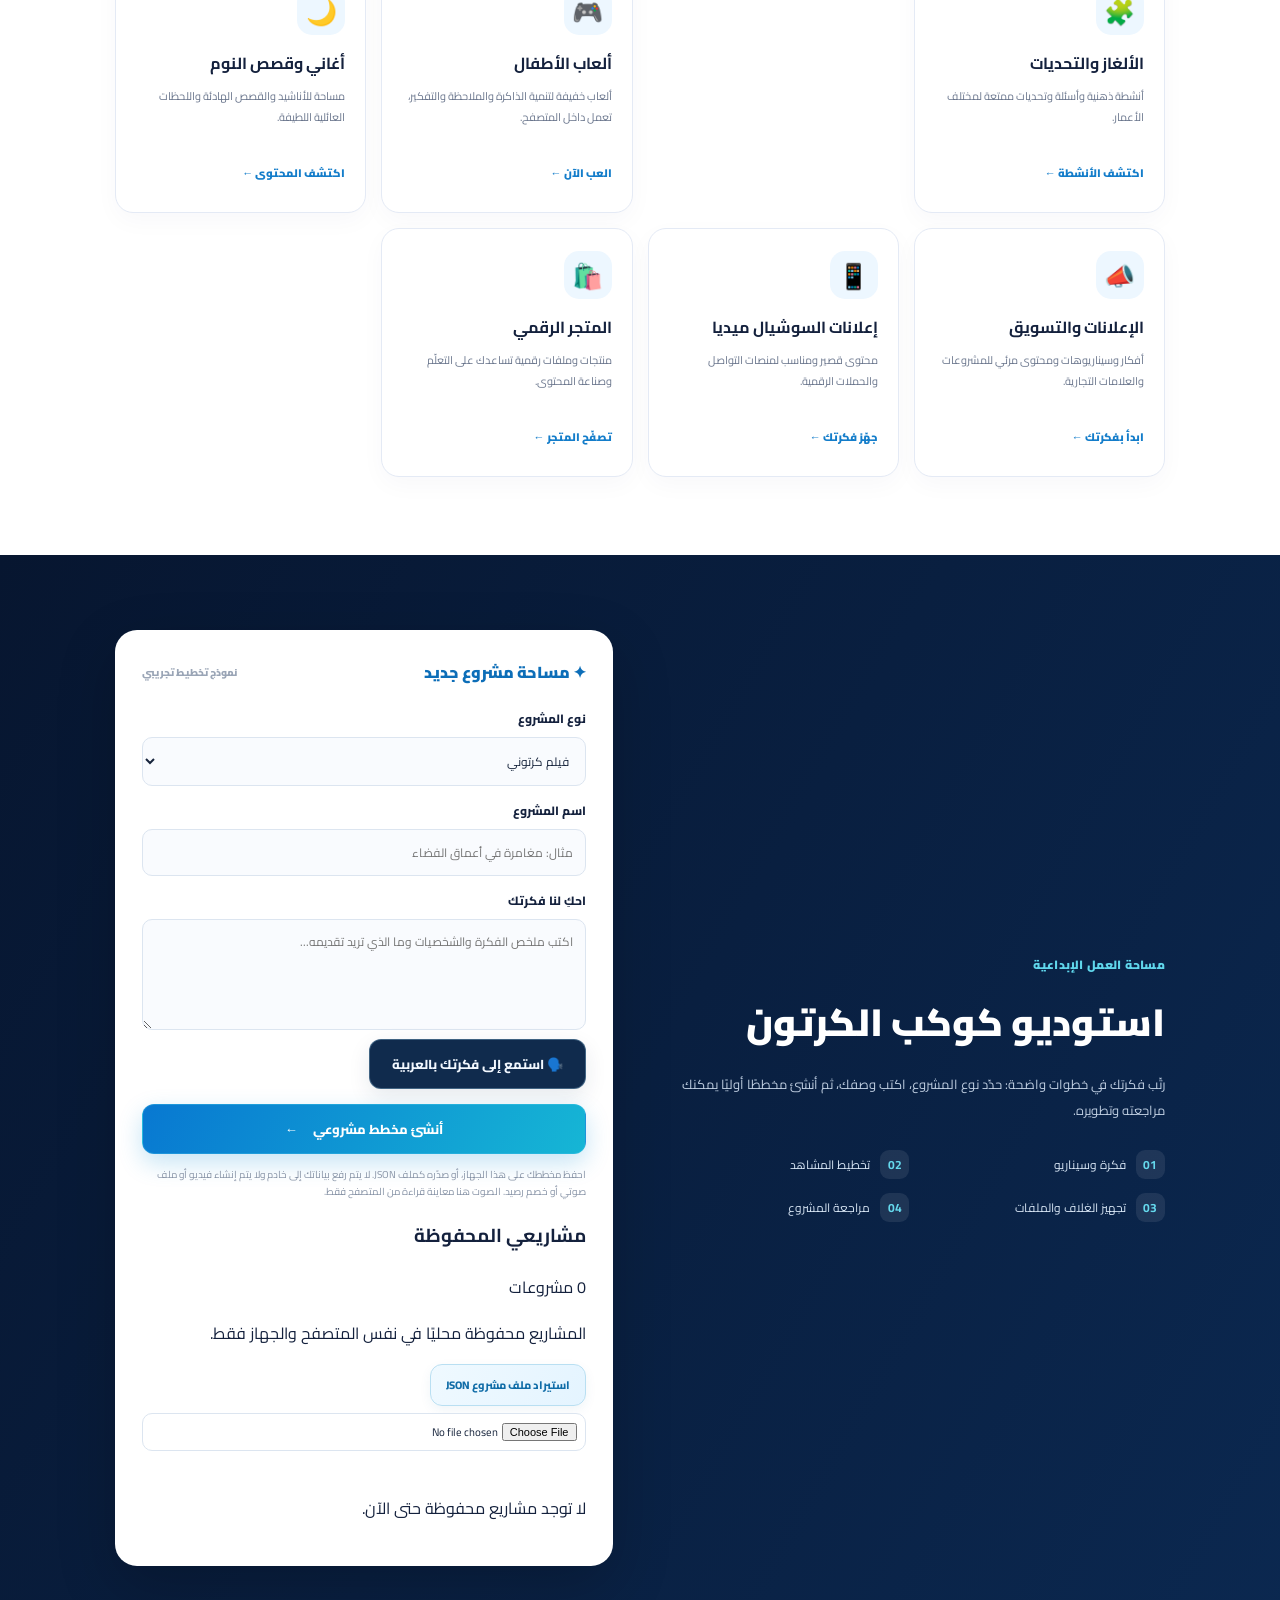
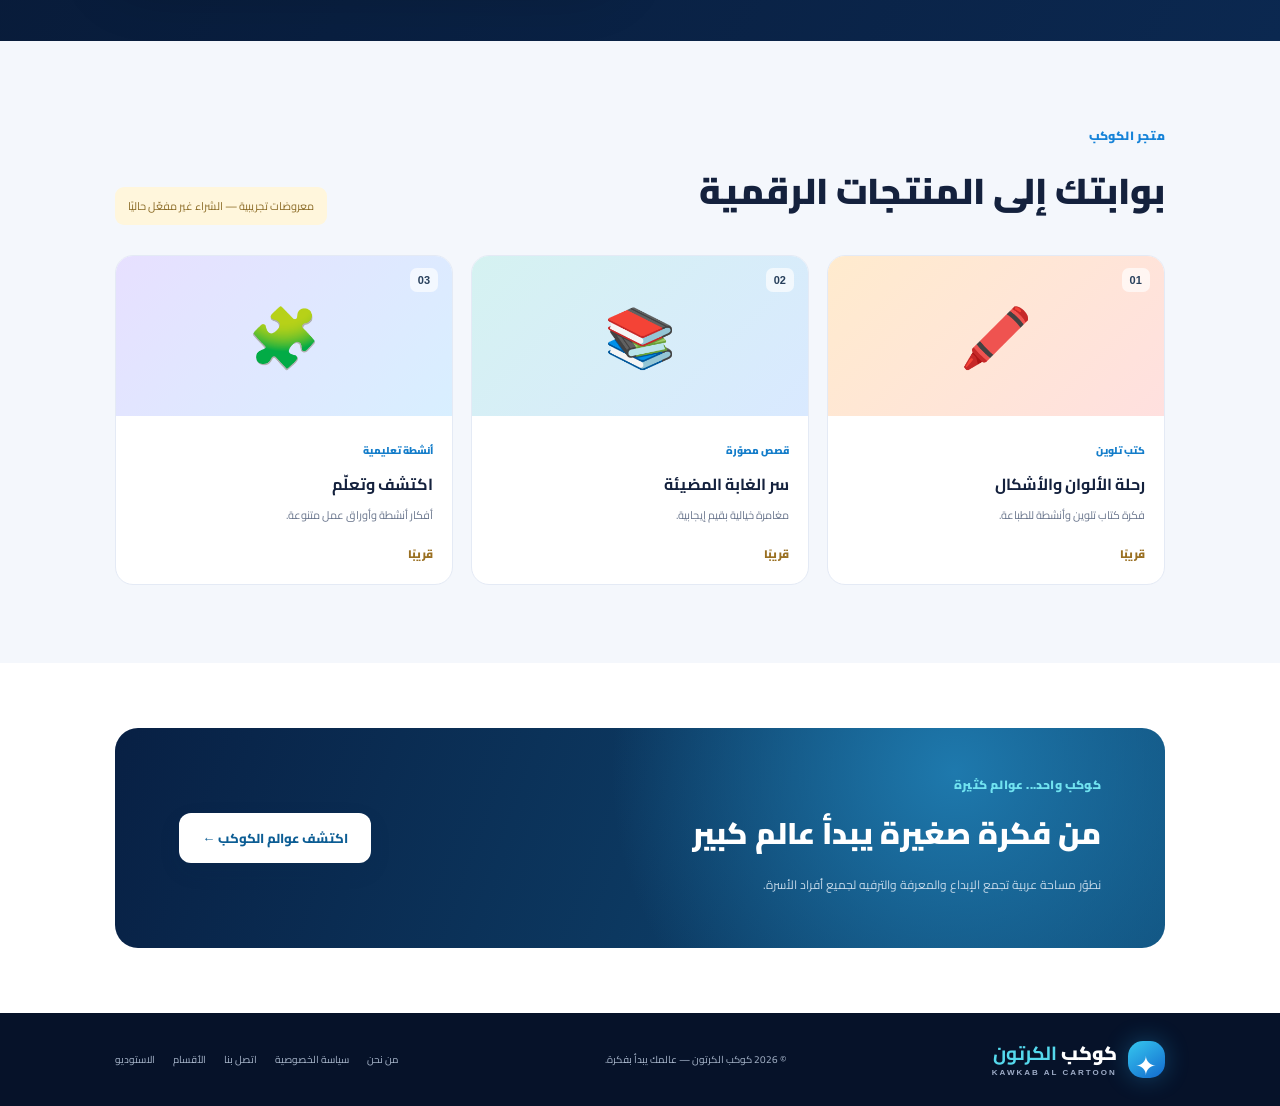
==== commit 61ac7d7f: "Mirror video merge entry in public homepage" ====
--- a/public/index.html
+++ b/public/index.html
@@ -19,7 +19,7 @@
   </a>
   <button class="menu-toggle" type="button" aria-label="فتح القائمة" aria-expanded="false" aria-controls="nav">☰</button>
   <nav id="nav" aria-label="القائمة الرئيسية">
-    <a href="#services">أقسام الكوكب</a><a href="#studio">الاستوديو</a><a href="games.html">ألعاب الأطفال</a><a href="#market">المتجر</a><a href="about.html">من نحن</a>
+    <a href="#services">أقسام الكوكب</a><a href="#studio">الاستوديو</a><a href="video-editor.html">دمج الفيديو</a><a href="games.html">ألعاب الأطفال</a><a href="#market">المتجر</a><a href="about.html">من نحن</a>
     <a class="nav-cta" href="#studio">ابدأ من هنا <span>↙</span></a>
   </nav>
 </header>
@@ -59,6 +59,7 @@
         <a href="#studio">افتح الاستوديو <b>←</b></a>
       </article>
       <article class="service-card"><span class="service-icon">🎞️</span><h3>مصنع الحلقات</h3><p>تنظيم مراحل الحلقة: السيناريو، الشخصيات، المشاهد، الغلاف وتجهيز ملفات المشروع.</p><a href="#studio">اكتشف التفاصيل ←</a></article>
+      <article class="service-card"><span class="service-icon">🎬</span><h3>دمج الفيديوهات</h3><p>رتّب مقاطعك وادمجها في ملف MP4 واحد محليًا من داخل المتصفح.</p><a href="video-editor.html">افتح استوديو الدمج ←</a></article>
       <article class="service-card"><span class="service-icon">🧸</span><h3>محتوى الحضانة</h3><p>أفكار وأنشطة مبسطة للحروف والأرقام والألوان والمهارات المبكرة.</p><a href="#market">استكشف المحتوى ←</a></article>
       <article class="service-card"><span class="service-icon">🎓</span><h3>شرح المناهج</h3><p>محتوى تعليمي ووسائل شرح تساعد على تبسيط الدروس والمفاهيم.</p><a href="#market">استكشف المحتوى ←</a></article>
       <article class="service-card"><span class="service-icon">📘</span><h3>التعليم للكبار</h3><p>مواد معرفية وشروحات ومحتوى تدريبي لمختلف الاهتمامات.</p><a href="#market">استكشف المحتوى ←</a></article>
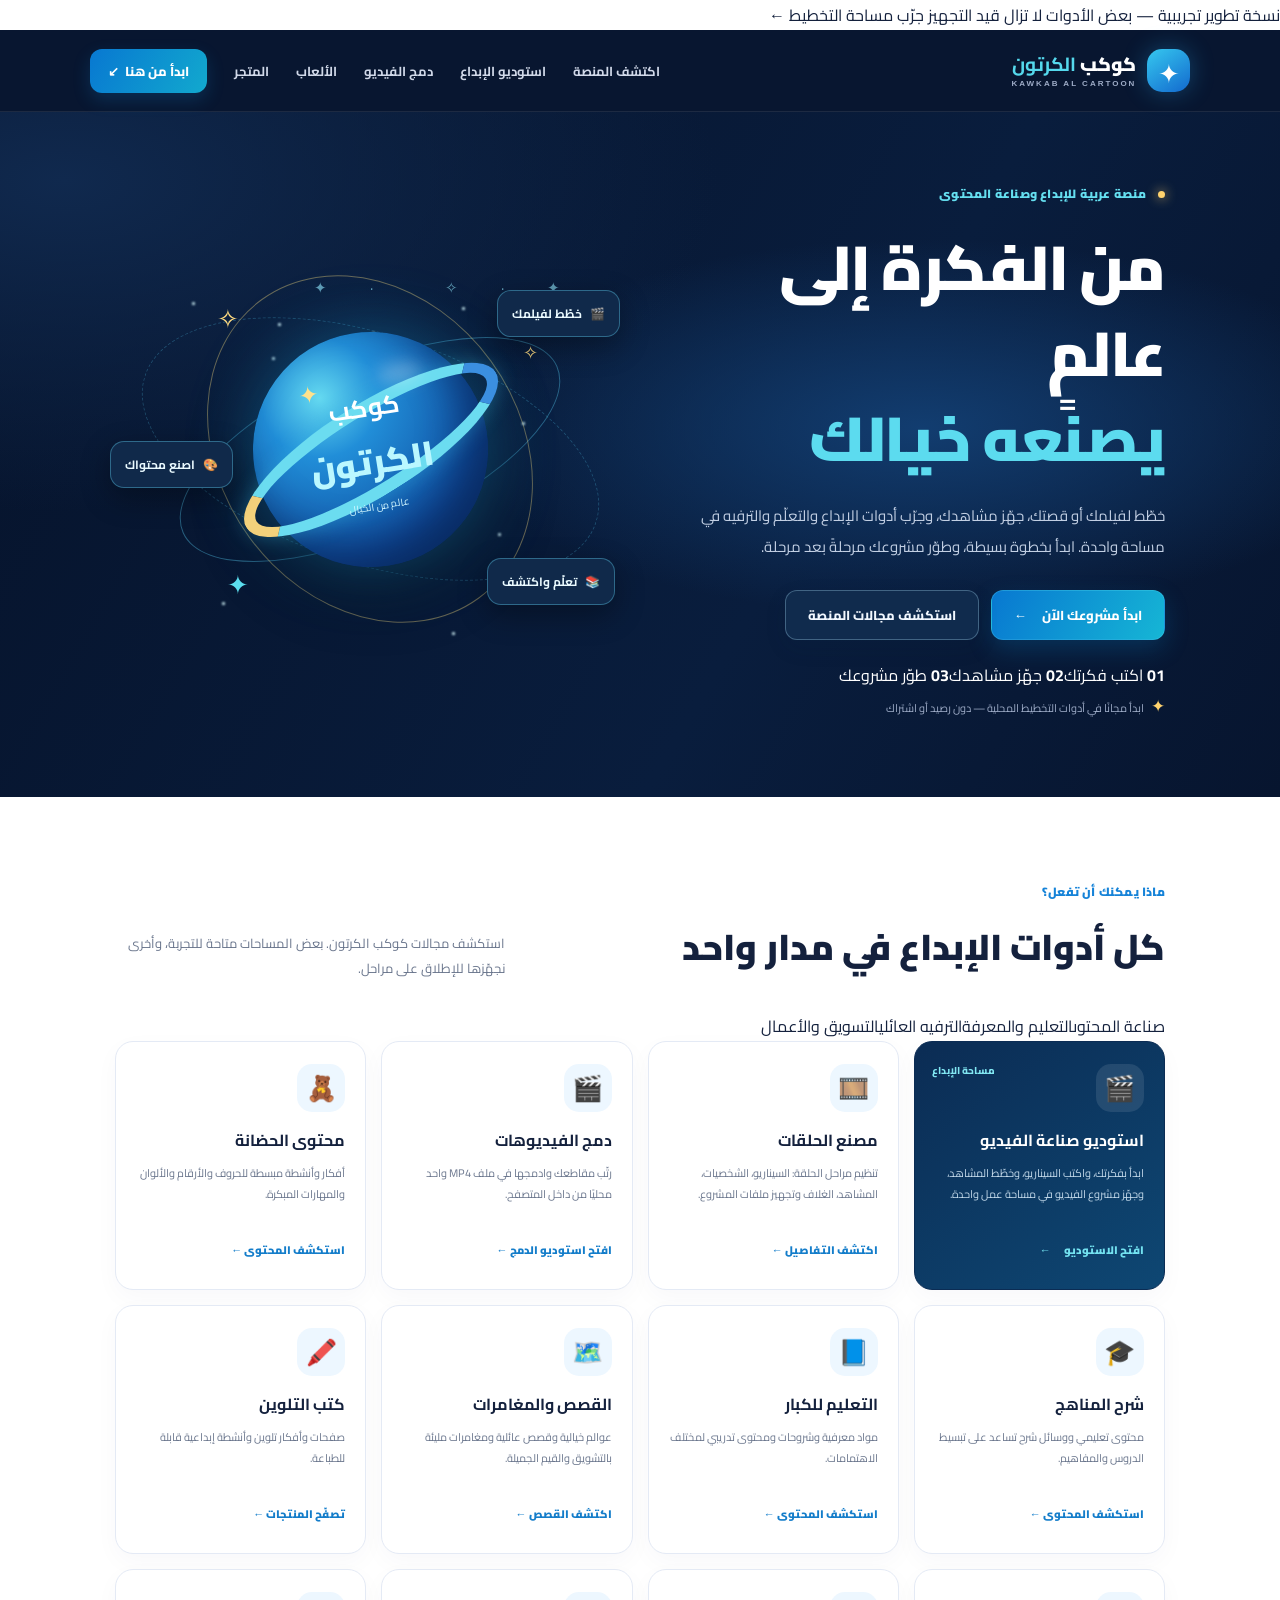
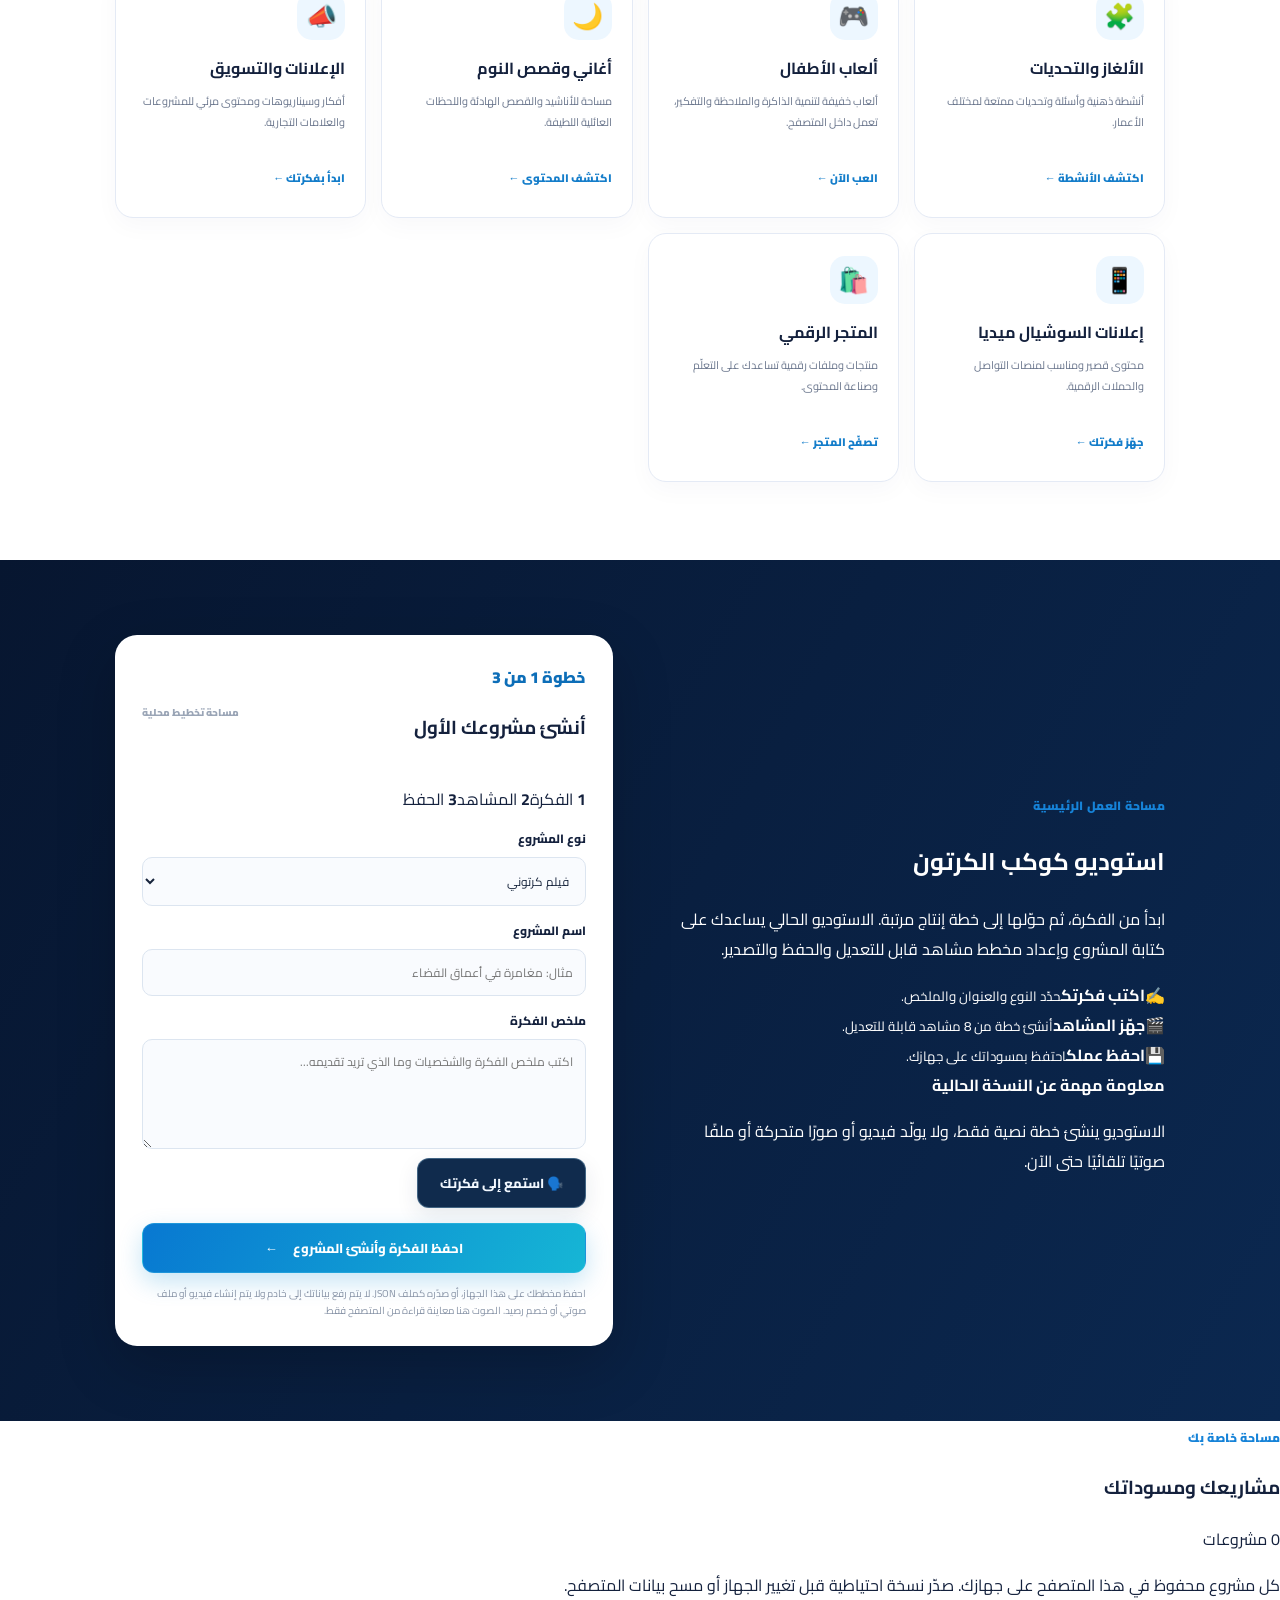
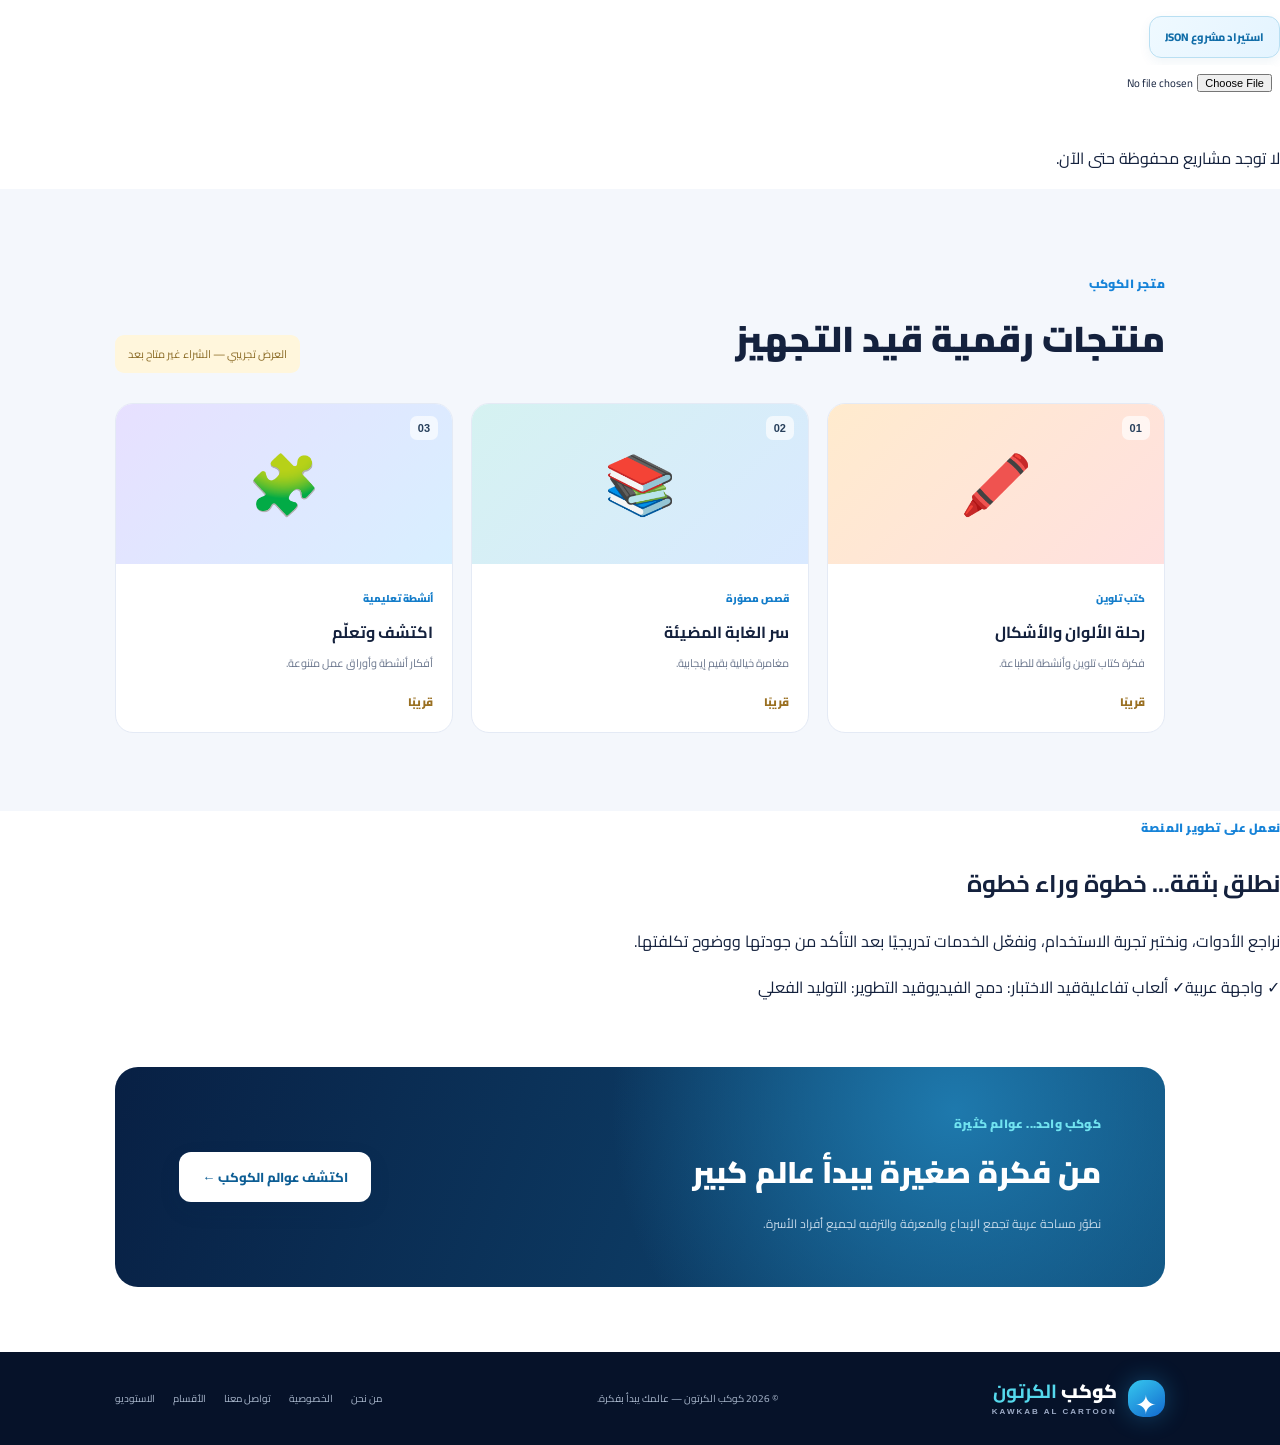
==== commit cdd8d57d: "Mirror professional homepage and studio redesign" ====
--- a/public/index.html
+++ b/public/index.html
@@ -12,6 +12,7 @@
   <link rel="stylesheet" href="style.css">
 </head>
 <body>
+<div class="launch-ribbon"><span class="ribbon-dot"></span> نسخة تطوير تجريبية — بعض الأدوات لا تزال قيد التجهيز <a href="#studio">جرّب مساحة التخطيط ←</a></div>
 <header class="topbar">
   <a class="brand" href="#home" aria-label="كوكب الكرتون - الرئيسية">
     <span class="brand-mark" aria-hidden="true">✦</span>
@@ -19,7 +20,7 @@
   </a>
   <button class="menu-toggle" type="button" aria-label="فتح القائمة" aria-expanded="false" aria-controls="nav">☰</button>
   <nav id="nav" aria-label="القائمة الرئيسية">
-    <a href="#services">أقسام الكوكب</a><a href="#studio">الاستوديو</a><a href="video-editor.html">دمج الفيديو</a><a href="games.html">ألعاب الأطفال</a><a href="#market">المتجر</a><a href="about.html">من نحن</a>
+    <a href="#services">اكتشف المنصة</a><a href="#studio">استوديو الإبداع</a><a href="video-editor.html">دمج الفيديو</a><a href="games.html">الألعاب</a><a href="#market">المتجر</a>
     <a class="nav-cta" href="#studio">ابدأ من هنا <span>↙</span></a>
   </nav>
 </header>
@@ -27,31 +28,33 @@
 <main id="home">
   <section class="hero">
     <div class="hero-copy">
-      <span class="eyebrow"><i></i> أهلًا بك في عالم كوكب الكرتون</span>
-      <h1>كل فكرة لها عالم...<br><em>اصنع عالمك بنفسك</em></h1>
-      <p>منصة إبداعية تجمع صناعة الفيديو والقصص والتعليم والأنشطة والإعلانات في مكان واحد، لتفتح باب الخيال أمام جميع أفراد الأسرة.</p>
+      <span class="eyebrow"><i></i> منصة عربية للإبداع وصناعة المحتوى</span>
+      <h1>من الفكرة إلى عالمٍ<br><em>يصنعه خيالك</em></h1>
+      <p>خطّط لفيلمك أو قصتك، جهّز مشاهدك، وجرّب أدوات الإبداع والتعلّم والترفيه في مساحة واحدة. ابدأ بخطوة بسيطة، وطوّر مشروعك مرحلةً بعد مرحلة.</p>
       <div class="hero-actions">
-        <a class="btn primary" href="#studio">اكتشف الاستوديو <span>←</span></a>
-        <a class="btn secondary" href="#services">استكشف الأقسام</a>
+        <a class="btn primary" href="#studio">ابدأ مشروعك الآن <span>←</span></a>
+        <a class="btn secondary" href="#services">استكشف مجالات المنصة</a>
       </div>
-      <div class="hero-note"><span>✦</span> مساحة واحدة للتعلّم والإبداع والترفيه العائلي</div>
+      <div class="hero-proof"><span><b>01</b> اكتب فكرتك</span><span><b>02</b> جهّز مشاهدك</span><span><b>03</b> طوّر مشروعك</span></div>
+      <div class="hero-note"><span>✦</span> ابدأ مجانًا في أدوات التخطيط المحلية — دون رصيد أو اشتراك</div>
     </div>
     <div class="universe" aria-label="كوكب أزرق تحيط به حلقات ونجوم">
       <div class="starfield starfield-one">✦　·　✧　　·　✦</div>
       <div class="orbit orbit-a"></div><div class="orbit orbit-b"></div><div class="orbit orbit-c"></div>
       <div class="planet"><span class="planet-shine"></span><span class="planet-star">✦</span><b>كوكب</b><strong>الكرتون</strong><small>عالم من الخيال</small></div>
-      <span class="satellite sat-one">🎬 <b>اصنع فيلمك</b></span>
+      <span class="satellite sat-one">🎬 <b>خطّط لفيلمك</b></span>
       <span class="satellite sat-two">📚 <b>تعلّم واكتشف</b></span>
-      <span class="satellite sat-three">🎨 <b>أطلق خيالك</b></span>
+      <span class="satellite sat-three">🎨 <b>اصنع محتواك</b></span>
       <span class="spark spark-one">✧</span><span class="spark spark-two">✦</span><span class="spark spark-three">✧</span>
     </div>
   </section>
 
   <section class="section services" id="services">
     <div class="section-heading">
-      <div><span class="eyebrow">اكتشف أقسام الكوكب</span><h2>مساحات متنوعة... وإبداع بلا حدود</h2></div>
-      <p>اختَر المجال الذي يناسب فكرتك، واستكشف ما يقدمه لك كوكب الكرتون.</p>
+      <div><span class="eyebrow">ماذا يمكنك أن تفعل؟</span><h2>كل أدوات الإبداع في مدار واحد</h2></div>
+      <p>استكشف مجالات كوكب الكرتون. بعض المساحات متاحة للتجربة، وأخرى نجهّزها للإطلاق على مراحل.</p>
     </div>
+    <div class="service-groups"><span>صناعة المحتوى</span><span>التعليم والمعرفة</span><span>الترفيه العائلي</span><span>التسويق والأعمال</span></div>
     <div class="service-grid">
       <article class="service-card service-main">
         <span class="service-icon">🎬</span><span class="service-label">مساحة الإبداع</span>
@@ -65,7 +68,8 @@
       <article class="service-card"><span class="service-icon">📘</span><h3>التعليم للكبار</h3><p>مواد معرفية وشروحات ومحتوى تدريبي لمختلف الاهتمامات.</p><a href="#market">استكشف المحتوى ←</a></article>
       <article class="service-card"><span class="service-icon">🗺️</span><h3>القصص والمغامرات</h3><p>عوالم خيالية وقصص عائلية ومغامرات مليئة بالتشويق والقيم الجميلة.</p><a href="#market">اكتشف القصص ←</a></article>
       <article class="service-card"><span class="service-icon">🖍️</span><h3>كتب التلوين</h3><p>صفحات وأفكار تلوين وأنشطة إبداعية قابلة للطباعة.</p><a href="#market">تصفّح المنتجات ←</a></article>
-      <article class="service-card"><span class="service-icon">🧩</span><h3>الألغاز والتحديات</h3><p>أنشطة ذهنية وأسئلة وتحديات ممتعة لمختلف الأعمار.</p><a href="#market">اكتشف الأنشطة ←</a></article>\n      <article class="service-card"><span class="service-icon">🎮</span><h3>ألعاب الأطفال</h3><p>ألعاب خفيفة لتنمية الذاكرة والملاحظة والتفكير، تعمل داخل المتصفح.</p><a href="games.html">العب الآن ←</a></article>
+      <article class="service-card"><span class="service-icon">🧩</span><h3>الألغاز والتحديات</h3><p>أنشطة ذهنية وأسئلة وتحديات ممتعة لمختلف الأعمار.</p><a href="#market">اكتشف الأنشطة ←</a></article>
+      <article class="service-card"><span class="service-icon">🎮</span><h3>ألعاب الأطفال</h3><p>ألعاب خفيفة لتنمية الذاكرة والملاحظة والتفكير، تعمل داخل المتصفح.</p><a href="games.html">العب الآن ←</a></article>
       <article class="service-card"><span class="service-icon">🌙</span><h3>أغاني وقصص النوم</h3><p>مساحة للأناشيد والقصص الهادئة واللحظات العائلية اللطيفة.</p><a href="#market">اكتشف المحتوى ←</a></article>
       <article class="service-card"><span class="service-icon">📣</span><h3>الإعلانات والتسويق</h3><p>أفكار وسيناريوهات ومحتوى مرئي للمشروعات والعلامات التجارية.</p><a href="#studio">ابدأ بفكرتك ←</a></article>
       <article class="service-card"><span class="service-icon">📱</span><h3>إعلانات السوشيال ميديا</h3><p>محتوى قصير ومناسب لمنصات التواصل والحملات الرقمية.</p><a href="#studio">جهّز فكرتك ←</a></article>
@@ -74,47 +78,52 @@
   </section>
 
   <section class="studio-section" id="studio">
-    <div class="studio-copy">
-      <span class="eyebrow">مساحة العمل الإبداعية</span>
+    <div class="studio-intro">
+      <span class="eyebrow">مساحة العمل الرئيسية</span>
       <h2>استوديو كوكب الكرتون</h2>
-      <p>رتّب فكرتك في خطوات واضحة: حدّد نوع المشروع، اكتب وصفك، ثم أنشئ مخططًا أوليًا يمكنك مراجعته وتطويره.</p>
-      <ul class="studio-steps"><li><b>01</b> فكرة وسيناريو</li><li><b>02</b> تخطيط المشاهد</li><li><b>03</b> تجهيز الغلاف والملفات</li><li><b>04</b> مراجعة المشروع</li></ul>
+      <p>ابدأ من الفكرة، ثم حوّلها إلى خطة إنتاج مرتبة. الاستوديو الحالي يساعدك على كتابة المشروع وإعداد مخطط مشاهد قابل للتعديل والحفظ والتصدير.</p>
+      <div class="studio-benefits"><div><span>✍️</span><b>اكتب فكرتك</b><small>حدّد النوع والعنوان والملخص.</small></div><div><span>🎬</span><b>جهّز المشاهد</b><small>أنشئ خطة من 8 مشاهد قابلة للتعديل.</small></div><div><span>💾</span><b>احفظ عملك</b><small>احتفظ بمسوداتك على جهازك.</small></div></div>
+      <div class="studio-truth"><strong>معلومة مهمة عن النسخة الحالية</strong><p>الاستوديو ينشئ خطة نصية فقط، ولا يولّد فيديو أو صورًا متحركة أو ملفًا صوتيًا تلقائيًا حتى الآن.</p></div>
     </div>
     <form class="studio-form" id="idea-form">
-      <div class="form-head"><span>✦ مساحة مشروع جديد</span><small>نموذج تخطيط تجريبي</small></div>
-      <label for="project-type">نوع المشروع</label>
+      <div class="form-head"><div><span class="form-kicker">خطوة 1 من 3</span><h3>أنشئ مشروعك الأول</h3></div><small>مساحة تخطيط محلية</small></div>
+      <div class="studio-progress" aria-label="مراحل التخطيط"><span class="active"><b>1</b> الفكرة</span><i></i><span><b>2</b> المشاهد</span><i></i><span><b>3</b> الحفظ</span></div>
+      <div class="studio-fields">
+      <div class="field-group"><label for="project-type">نوع المشروع</label>
       <select id="project-type" required>
         <option value="فيلم كرتوني">فيلم كرتوني</option><option value="حلقة مسلسل">حلقة مسلسل</option><option value="فيديو تعليمي">فيديو تعليمي</option><option value="إعلان تسويقي">إعلان تسويقي</option><option value="قصة مصورة">قصة مصورة</option><option value="أغنية عربية">أغنية عربية</option>
       </select>
-      <label for="project-name">اسم المشروع</label>
+      </div><div class="field-group"><label for="project-name">اسم المشروع</label>
       <input id="project-name" type="text" placeholder="مثال: مغامرة في أعماق الفضاء" maxlength="80" required>
-      <label for="project-idea">احكِ لنا فكرتك</label>
+      </div><div class="field-group field-wide"><label for="project-idea">ملخص الفكرة</label>
       <textarea id="project-idea" rows="4" maxlength="600" placeholder="اكتب ملخص الفكرة والشخصيات وما الذي تريد تقديمه..." required></textarea>
-      <button class="btn secondary" id="speak-project-idea" type="button">🗣️ استمع إلى فكرتك بالعربية</button>
-      <button class="btn primary submit-btn" type="submit">أنشئ مخطط مشروعي <span>←</span></button>
+      </div></div>
+      <div class="studio-form-actions"><button class="btn secondary" id="speak-project-idea" type="button">🗣️ استمع إلى فكرتك</button>
+      <button class="btn primary submit-btn" type="submit">احفظ الفكرة وأنشئ المشروع <span>←</span></button></div>
       <p class="form-note">احفظ مخططك على هذا الجهاز، أو صدّره كملف JSON. لا يتم رفع بياناتك إلى خادم ولا يتم إنشاء فيديو أو ملف صوتي أو خصم رصيد. الصوت هنا معاينة قراءة من المتصفح فقط.</p>
       <div class="idea-result" id="idea-result" aria-live="polite" hidden></div>
-      <section class="saved-projects" aria-labelledby="saved-projects-title">
-        <div class="saved-projects-head"><h3 id="saved-projects-title">مشاريعي المحفوظة</h3><span id="project-count">0 مشروع</span></div>
-        <p class="saved-projects-note">المشاريع محفوظة محليًا في نفس المتصفح والجهاز فقط.</p>
-        <div class="project-tools">
-          <label class="import-project-label" for="project-import">استيراد ملف مشروع JSON</label>
-          <input id="project-import" class="project-import-input" type="file" accept=".json,application/json">
-        </div>
-        <p class="project-feedback" id="project-feedback" role="status" aria-live="polite"></p>
-        <div id="saved-project-list" class="saved-project-list" aria-live="polite"><p class="empty-projects">لا توجد مشاريع محفوظة حتى الآن.</p></div>
-      </section>
+      
     </form>
   </section>
 
+  <section class="studio-library" aria-label="مكتبة المشاريع"><div class="saved-projects" aria-labelledby="saved-projects-title">
+        <div class="saved-projects-head"><div><span class="eyebrow">مساحة خاصة بك</span><h3 id="saved-projects-title">مشاريعك ومسوداتك</h3></div><span id="project-count">0 مشروع</span></div>
+        <p class="saved-projects-note">كل مشروع محفوظ في هذا المتصفح على جهازك. صدّر نسخة احتياطية قبل تغيير الجهاز أو مسح بيانات المتصفح.</p>
+        <div class="project-tools"><label class="import-project-label" for="project-import">استيراد مشروع JSON</label><input id="project-import" class="project-import-input" type="file" accept=".json,application/json"></div>
+        <p class="project-feedback" id="project-feedback" role="status" aria-live="polite"></p>
+        <div id="saved-project-list" class="saved-project-list" aria-live="polite"><p class="empty-projects">لا توجد مشاريع محفوظة حتى الآن.</p></div>
+      </div></section>
+
   <section class="section market" id="market">
-    <div class="section-heading"><div><span class="eyebrow">متجر الكوكب</span><h2>بوابتك إلى المنتجات الرقمية</h2></div><span class="status-note">معروضات تجريبية — الشراء غير مفعّل حاليًا</span></div>
+    <div class="section-heading"><div><span class="eyebrow">متجر الكوكب</span><h2>منتجات رقمية قيد التجهيز</h2></div><span class="status-note">العرض تجريبي — الشراء غير متاح بعد</span></div>
     <div class="product-grid">
       <article class="product-card"><div class="product-art art-color">🖍️<span>01</span></div><div class="product-info"><small>كتب تلوين</small><h3>رحلة الألوان والأشكال</h3><p>فكرة كتاب تلوين وأنشطة للطباعة.</p><span class="product-status">قريبًا</span></div></article>
       <article class="product-card"><div class="product-art art-story">📚<span>02</span></div><div class="product-info"><small>قصص مصوّرة</small><h3>سر الغابة المضيئة</h3><p>مغامرة خيالية بقيم إيجابية.</p><span class="product-status">قريبًا</span></div></article>
       <article class="product-card"><div class="product-art art-learn">🧩<span>03</span></div><div class="product-info"><small>أنشطة تعليمية</small><h3>اكتشف وتعلّم</h3><p>أفكار أنشطة وأوراق عمل متنوعة.</p><span class="product-status">قريبًا</span></div></article>
     </div>
   </section>
+
+  <section class="launch-checklist"><div><span class="eyebrow">نعمل على تطوير المنصة</span><h2>نطلق بثقة... خطوة وراء خطوة</h2><p>نراجع الأدوات، ونختبر تجربة الاستخدام، ونفعّل الخدمات تدريجيًا بعد التأكد من جودتها ووضوح تكلفتها.</p></div><div class="checklist-pills"><span>✓ واجهة عربية</span><span>✓ ألعاب تفاعلية</span><span>قيد الاختبار: دمج الفيديو</span><span>قيد التطوير: التوليد الفعلي</span></div></section>
 
   <section class="about-banner" id="about">
     <div><span class="eyebrow">كوكب واحد... عوالم كثيرة</span><h2>من فكرة صغيرة يبدأ عالم كبير</h2><p>نطوّر مساحة عربية تجمع الإبداع والمعرفة والترفيه لجميع أفراد الأسرة.</p></div>
@@ -125,7 +134,7 @@
 <footer>
   <a class="brand footer-brand" href="#home"><span class="brand-mark">✦</span><span class="brand-name">كوكب <b>الكرتون</b><small>KAWKAB AL CARTOON</small></span></a>
   <p>© 2026 كوكب الكرتون — عالمك يبدأ بفكرة.</p>
-  <div><a href="about.html">من نحن</a><a href="privacy.html">سياسة الخصوصية</a><a href="contact.html">اتصل بنا</a><a href="#services">الأقسام</a><a href="#studio">الاستوديو</a></div>
+  <div><a href="about.html">من نحن</a><a href="privacy.html">الخصوصية</a><a href="contact.html">تواصل معنا</a><a href="#services">الأقسام</a><a href="#studio">الاستوديو</a></div>
 </footer>
 <script src="app.js"></script>
 </body>
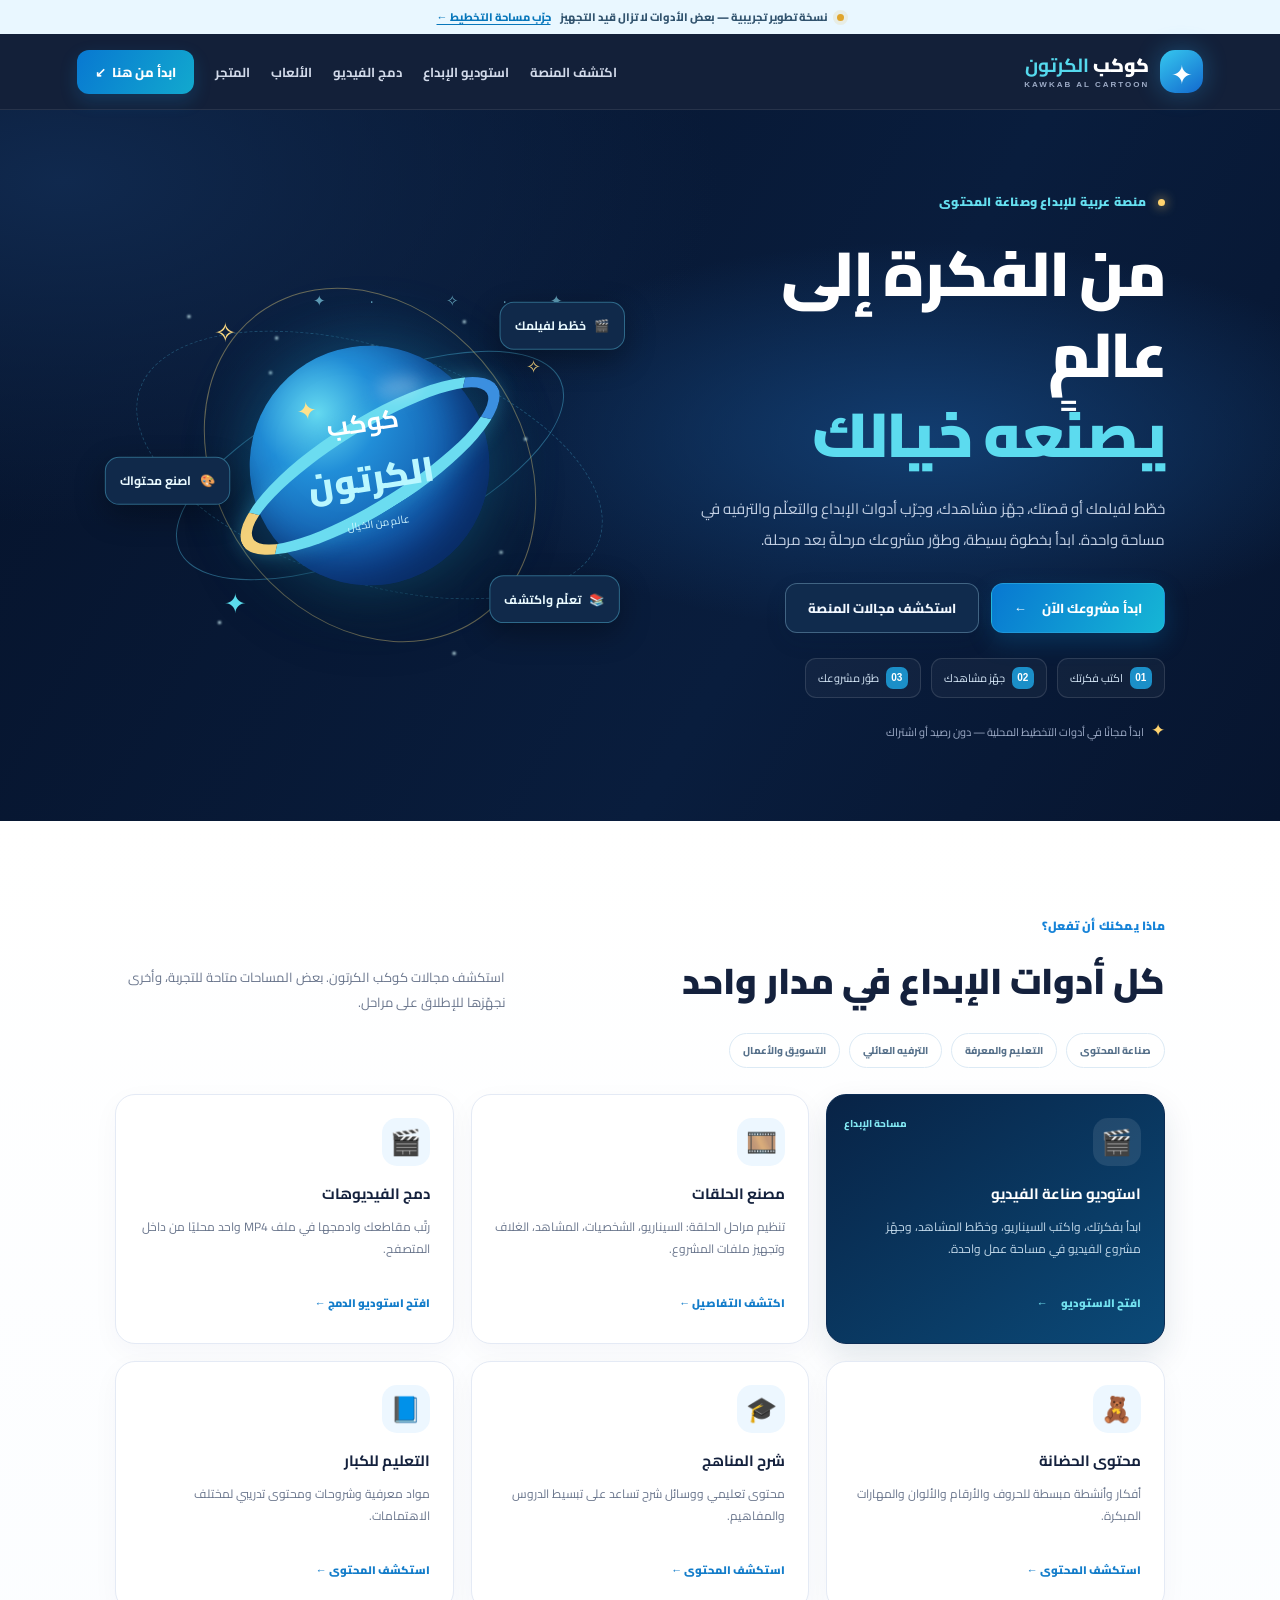
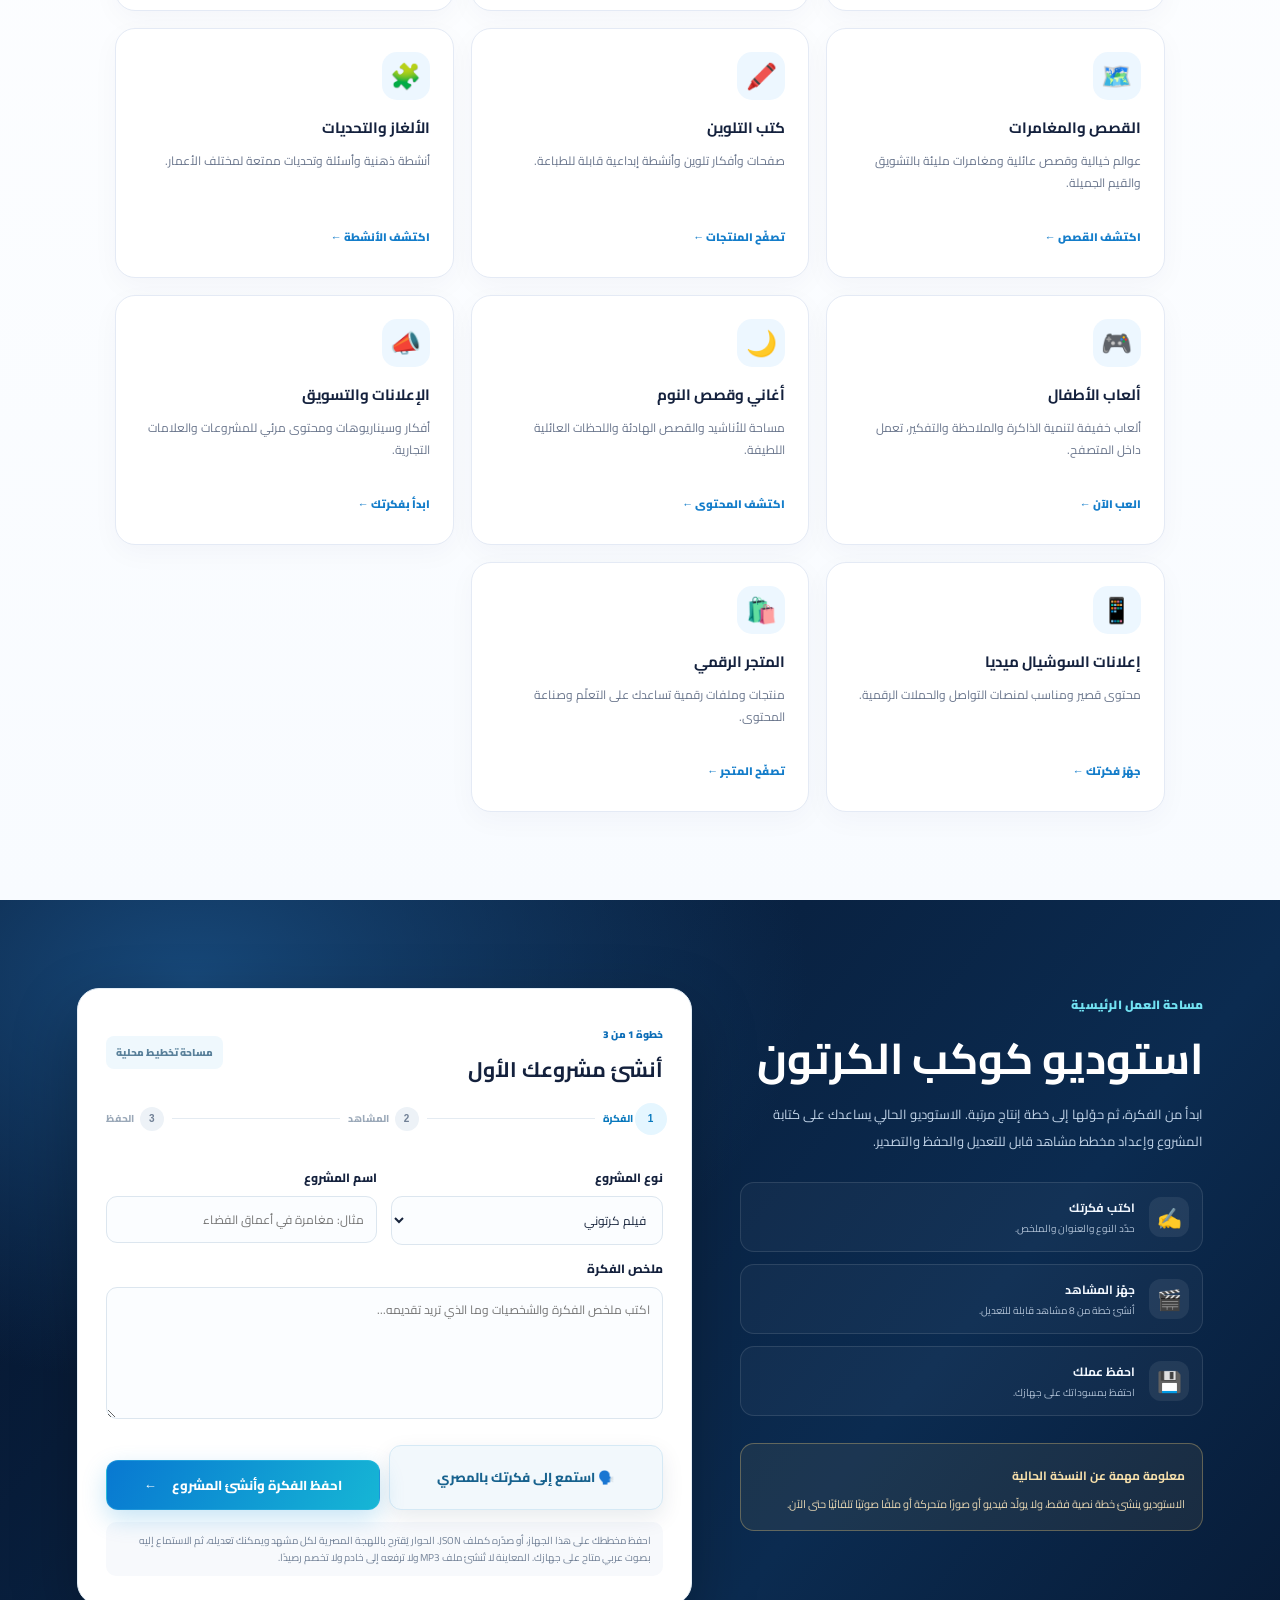
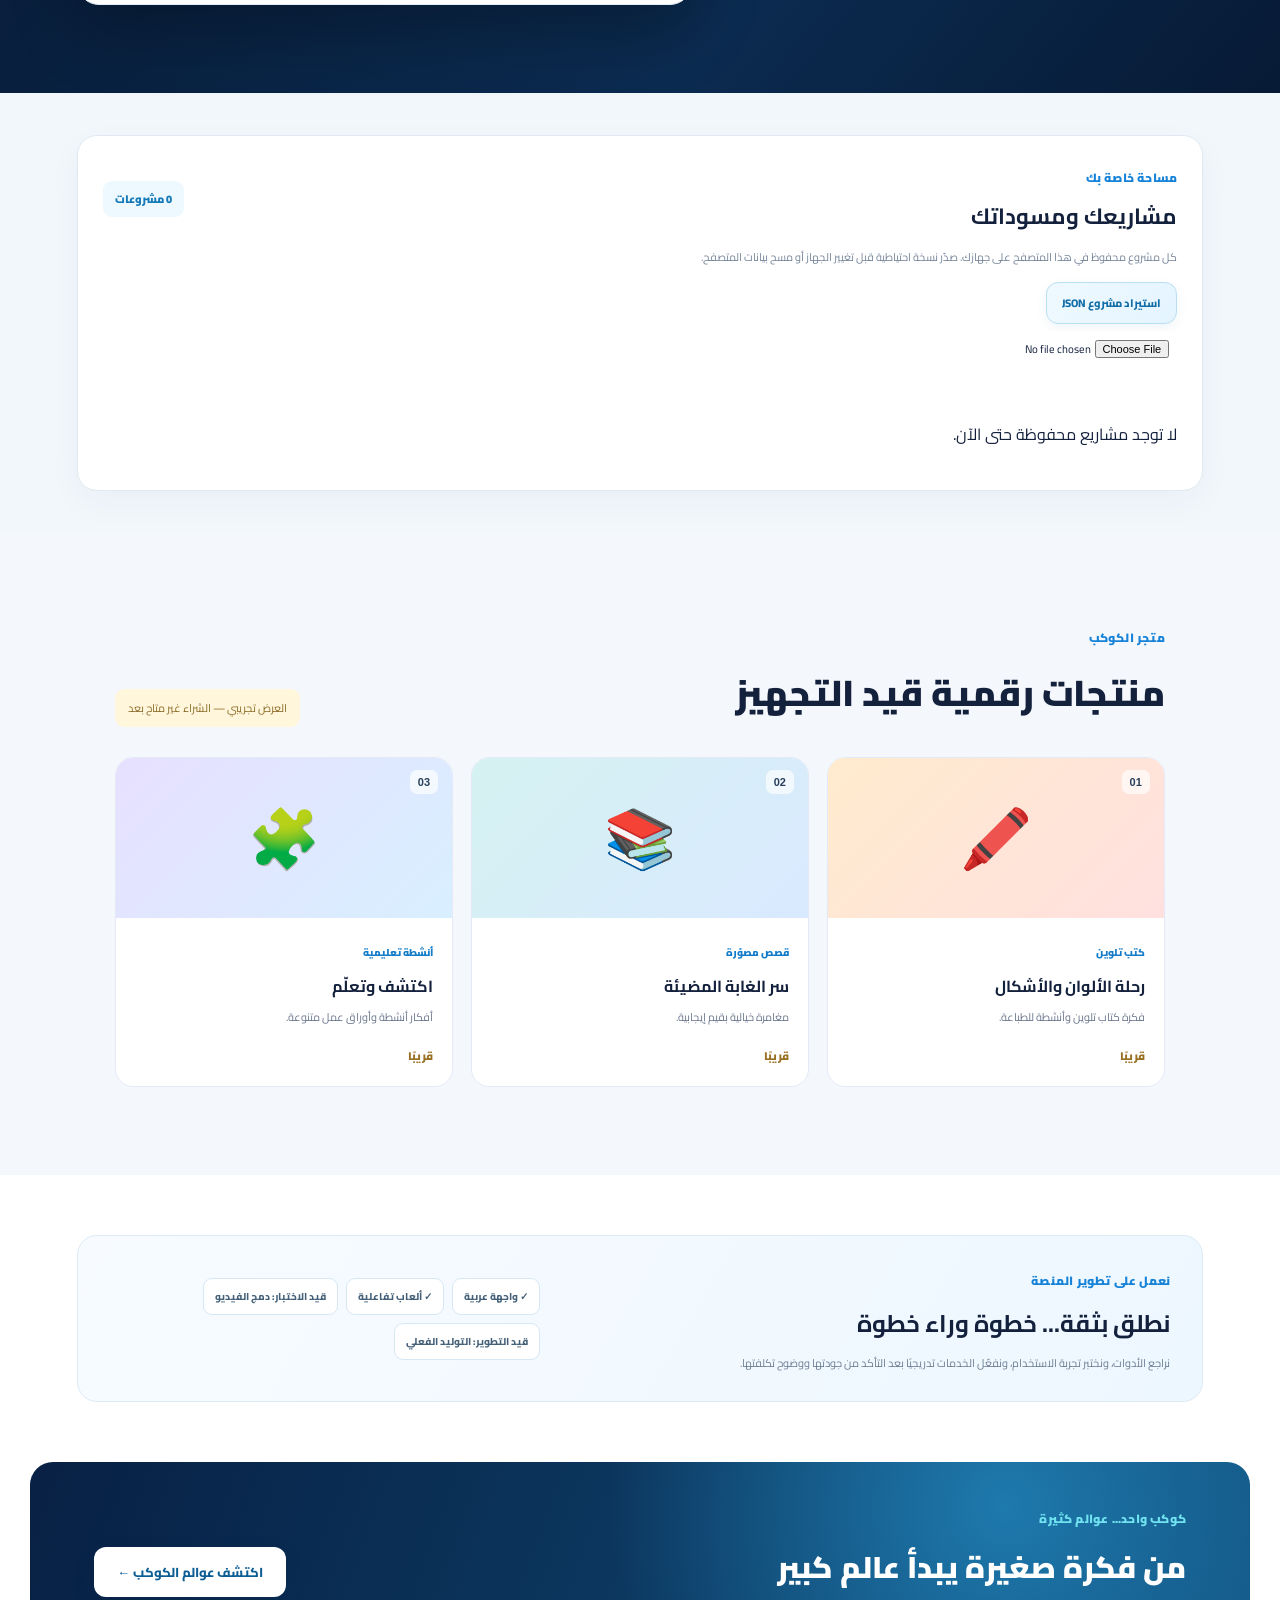
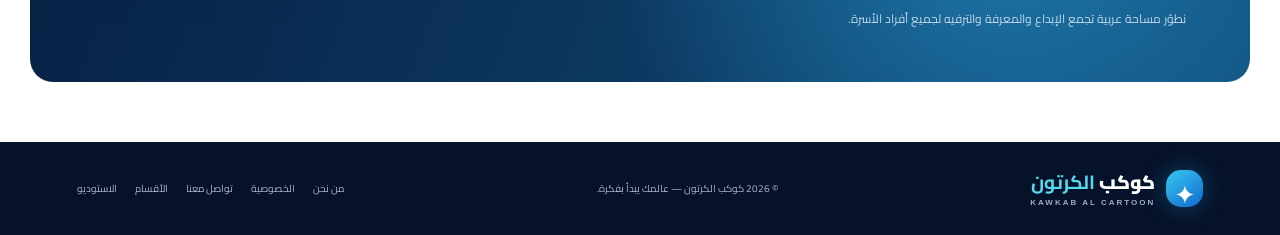
==== commit ddcecf92: "Sync Egyptian dialogue description in public page" ====
--- a/public/index.html
+++ b/public/index.html
@@ -98,9 +98,9 @@
       </div><div class="field-group field-wide"><label for="project-idea">ملخص الفكرة</label>
       <textarea id="project-idea" rows="4" maxlength="600" placeholder="اكتب ملخص الفكرة والشخصيات وما الذي تريد تقديمه..." required></textarea>
       </div></div>
-      <div class="studio-form-actions"><button class="btn secondary" id="speak-project-idea" type="button">🗣️ استمع إلى فكرتك</button>
+      <div class="studio-form-actions"><button class="btn secondary" id="speak-project-idea" type="button">🗣️ استمع إلى فكرتك بالمصري</button>
       <button class="btn primary submit-btn" type="submit">احفظ الفكرة وأنشئ المشروع <span>←</span></button></div>
-      <p class="form-note">احفظ مخططك على هذا الجهاز، أو صدّره كملف JSON. لا يتم رفع بياناتك إلى خادم ولا يتم إنشاء فيديو أو ملف صوتي أو خصم رصيد. الصوت هنا معاينة قراءة من المتصفح فقط.</p>
+      <p class="form-note">احفظ مخططك على هذا الجهاز، أو صدّره كملف JSON. الحوار يُقترح باللهجة المصرية لكل مشهد ويمكنك تعديله، ثم الاستماع إليه بصوت عربي متاح على جهازك. المعاينة لا تُنشئ ملف MP3 ولا ترفعه إلى خادم ولا تخصم رصيدًا.</p>
       <div class="idea-result" id="idea-result" aria-live="polite" hidden></div>
       
     </form>
--- a/public/style.css
+++ b/public/style.css
@@ -88,3 +88,83 @@
 .saved-project-actions{display:flex;gap:8px;align-items:center}
 button[type=submit]{min-height:48px}
 @media(prefers-reduced-motion:reduce){button,.btn,.mini-action,.import-project-label,.nav-cta{transition:none}}
+
+
+/* Professional homepage and studio refinement — 2026 */
+.launch-ribbon{min-height:34px;display:flex;align-items:center;justify-content:center;gap:9px;padding:6px 16px;background:#e9f7ff;color:#31536e;font-size:11px;font-weight:800;text-align:center}
+.launch-ribbon a{color:#0877bb;text-decoration:underline;text-underline-offset:3px}
+.ribbon-dot{width:7px;height:7px;border-radius:50%;background:#e0a52c;box-shadow:0 0 0 4px #e0a52c20}
+.topbar{height:76px;padding-inline:6%;backdrop-filter:blur(16px);background:#07152ff2}
+nav{gap:21px}
+.hero{min-height:610px;padding-top:75px;padding-bottom:75px}
+.hero-copy{max-width:620px}
+.hero h1{line-height:1.3;letter-spacing:-1.7px}
+.hero-copy>p{max-width:520px}
+.hero-proof{display:flex;gap:10px;flex-wrap:wrap;margin:25px 0 16px}
+.hero-proof span{display:flex;align-items:center;gap:7px;padding:8px 12px;border:1px solid #ffffff1e;border-radius:11px;background:#ffffff0a;color:#d7e8f8;font-size:11px}
+.hero-proof b{display:grid;place-items:center;width:22px;height:22px;border-radius:7px;background:#1b8fc8;color:#fff;font:800 10px Arial}
+.hero-note{margin-top:13px}
+.universe{transform:scale(1.02)}
+.section{padding-top:88px;padding-bottom:88px}
+.services{background:linear-gradient(180deg,#fff,#f8fbff)}
+.service-groups{display:flex;flex-wrap:wrap;gap:9px;margin:-12px 0 26px}
+.service-groups span{padding:7px 13px;border:1px solid #dceaf5;border-radius:99px;background:#fff;color:#56708a;font-size:10px;font-weight:800}
+.service-grid{grid-template-columns:repeat(3,minmax(0,1fr));gap:17px}
+.service-card{min-height:214px;padding:23px;border-radius:20px;box-shadow:0 8px 28px #0c2a4b09}
+.service-card h3{font-size:15px}
+.service-card p{font-size:12px;line-height:1.85}
+.service-main{background:linear-gradient(145deg,#082346,#0b4a78);box-shadow:0 14px 32px #09294b1c}
+.studio-section{padding:88px max(6%,calc((100% - 1220px)/2));grid-template-columns:minmax(0,.86fr) minmax(440px,1.14fr);gap:48px;align-items:start;background:radial-gradient(ellipse at 15% 10%,#174879 0,transparent 40%),linear-gradient(130deg,#06142c,#0b2b50 68%,#071a35)}
+.studio-intro{position:sticky;top:110px}
+.studio-intro .eyebrow{color:#72e2f2}
+.studio-intro h2{font-size:clamp(30px,4vw,43px);line-height:1.35;margin:12px 0}
+.studio-intro>p{max-width:530px;color:#c3d5e9;font-size:13px;line-height:2.1}
+.studio-benefits{display:grid;gap:12px;margin:27px 0}
+.studio-benefits>div{display:grid;grid-template-columns:42px 1fr;column-gap:12px;align-items:center;padding:13px;border:1px solid #ffffff1c;border-radius:14px;background:#ffffff09}
+.studio-benefits>div>span{grid-row:span 2;width:40px;height:40px;display:grid;place-items:center;border-radius:12px;background:#ffffff13;font-size:20px}
+.studio-benefits b{font-size:12px;color:#f3f8ff}
+.studio-benefits small{font-size:10px;color:#aebfd4}
+.studio-truth{padding:15px 17px;border:1px solid #f0cc7b55;border-radius:14px;background:#ffd36e12;color:#f6dfaa}
+.studio-truth strong{font-size:12px}
+.studio-truth p{margin:5px 0 0;font-size:11px;line-height:1.9;color:#e8d7b3}
+.studio-form{padding:28px;border:1px solid #e3edf6;border-radius:22px;box-shadow:0 24px 65px #0004}
+.form-head{align-items:center;margin-bottom:17px}
+.form-head h3{margin:3px 0 0;font-size:21px;color:#14213d}
+.form-kicker{font-size:10px;color:#1487c7;font-weight:900}
+.form-head small{padding:7px 10px;border-radius:8px;background:#eff8fd;color:#59809a}
+.studio-progress{display:flex;align-items:center;gap:8px;margin:18px 0 23px;color:#9aa8b8}
+.studio-progress span{display:flex;align-items:center;gap:6px;font-size:10px;font-weight:800;white-space:nowrap}
+.studio-progress span b{display:grid;place-items:center;width:24px;height:24px;border-radius:50%;background:#edf2f7;color:#718096;font:800 10px Arial}
+.studio-progress span.active{color:#0878bd}
+.studio-progress span.active b{background:#e5f6ff;color:#0878bd;box-shadow:0 0 0 4px #e5f6ff}
+.studio-progress i{height:1px;flex:1;background:#e4ebf2}
+.studio-fields{display:grid;grid-template-columns:1fr 1fr;gap:0 14px}
+.field-group{min-width:0}
+.field-wide{grid-column:1/-1}
+.studio-form label{margin-top:12px}
+.studio-form input,.studio-form textarea,.studio-form select{min-height:46px;border-color:#dce6ef;background:#fbfdff;border-radius:11px;font-size:12px}
+.studio-form textarea{min-height:132px}
+.studio-form-actions{display:flex;gap:9px;margin-top:17px}
+.studio-form-actions .btn{flex:1}
+.studio-form .secondary{background:#f2f8fc;color:#17628e;border:1px solid #d5e9f5}
+.studio-form .secondary:hover{background:#e7f5fd}
+.form-note{padding:10px 12px;border-radius:10px;background:#f7f9fc;color:#718096}
+.idea-result{border-radius:13px}
+.studio-library{padding:42px max(6%,calc((100% - 1220px)/2));background:#f2f7fc}
+.studio-library .saved-projects{max-width:1220px;margin:auto;padding:25px;background:#fff;border:1px solid #e0e9f2;border-radius:20px;box-shadow:0 12px 35px #0a2b4a0a}
+.saved-projects-head{display:flex;align-items:center;justify-content:space-between;gap:15px}
+.saved-projects-head h3{margin:4px 0 0;font-size:22px}
+.saved-projects-head>span{padding:8px 12px;border-radius:9px;background:#edf8ff;color:#1379b7;font-size:11px;font-weight:900}
+.saved-projects-note{color:#748398;font-size:11px;line-height:1.8}
+.saved-project-list{display:grid;grid-template-columns:repeat(2,minmax(0,1fr));gap:12px}
+.saved-project-card{min-width:0;padding:15px;border:1px solid #e2ebf3;border-radius:13px;background:#fbfdff}
+.launch-checklist{margin:60px max(6%,calc((100% - 1220px)/2));padding:28px 32px;display:flex;align-items:center;justify-content:space-between;gap:25px;border:1px solid #dceaf4;border-radius:20px;background:linear-gradient(120deg,#f7fbff,#edf7ff)}
+.launch-checklist h2{margin:7px 0;font-size:24px}
+.launch-checklist p{margin:0;color:#6b7c91;font-size:11px;line-height:1.9}
+.checklist-pills{display:flex;gap:8px;flex-wrap:wrap;max-width:430px}
+.checklist-pills span{padding:8px 11px;border:1px solid #d7e8f4;border-radius:9px;background:#fff;color:#45617a;font-size:10px;font-weight:800}
+.about-banner{max-width:1220px;margin:60px auto;padding:40px 5%}
+footer{padding-inline:max(6%,calc((100% - 1220px)/2))}
+@media(max-width:1000px){.studio-section{grid-template-columns:1fr;gap:30px}.studio-intro{position:static}.studio-benefits{grid-template-columns:repeat(3,1fr)}.studio-benefits>div{grid-template-columns:1fr;text-align:center}.studio-benefits>div>span{grid-row:auto;margin:0 auto 8px}.service-grid{grid-template-columns:repeat(2,minmax(0,1fr))}}
+@media(max-width:760px){.launch-ribbon{font-size:9px;gap:6px}.topbar{height:70px}.hero{min-height:auto;padding:38px 6% 45px}.hero-copy{grid-row:auto}.hero-proof{gap:7px}.hero-proof span{font-size:9px;padding:7px 9px}.universe{height:330px;transform:scale(.9)}.section{padding:60px 6%}.studio-section{padding:58px 6%}.studio-benefits{grid-template-columns:1fr}.studio-benefits>div{grid-template-columns:42px 1fr;text-align:right}.studio-benefits>div>span{grid-row:span 2;margin:0}.studio-library{padding:28px 5%}.saved-project-list{grid-template-columns:1fr}.launch-checklist{margin:35px 5%;padding:23px;display:block}.checklist-pills{margin-top:15px}}
+@media(max-width:500px){.hero h1{font-size:35px}.universe{height:270px;transform:scale(.72);margin:-25px -35px}.service-grid{grid-template-columns:1fr}.studio-form{padding:19px}.form-head{flex-direction:row;align-items:center}.form-head h3{font-size:18px}.studio-fields{grid-template-columns:1fr}.field-wide{grid-column:auto}.studio-form-actions{flex-direction:column}.studio-progress{gap:5px}.studio-progress span{font-size:9px}.saved-projects-head h3{font-size:18px}.launch-checklist h2{font-size:21px}.about-banner{margin:35px 5%}}
